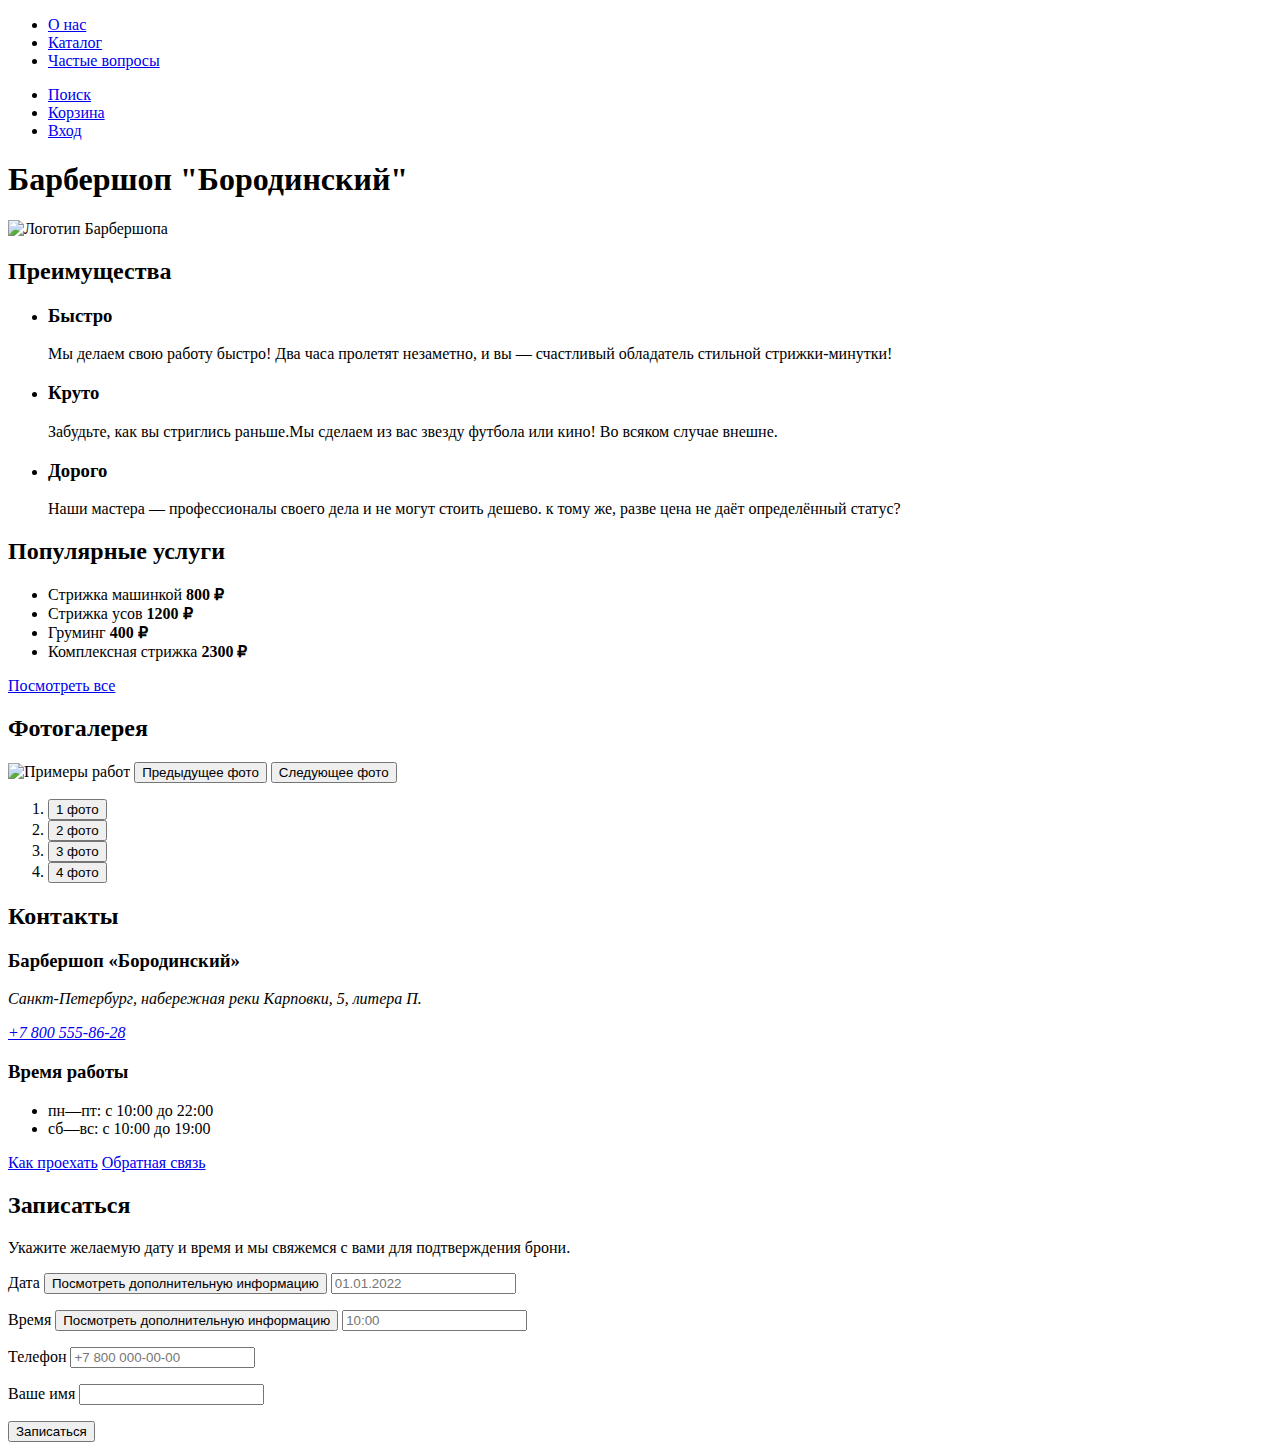
==== index.html @ 4a1365c0 "Размечен контент главной страницы" ====
<!DOCTYPE html>
<html lang="ru">
  <head>
    <meta charset="UTF-8" />
    <meta http-equiv="X-UA-Compatible" content="IE=edge" />
    <meta name="viewport" content="width=device-width, initial-scale=1.0" />
    <title>Барбершоп "Бородинский"</title>
  </head>
  <body>
    <!--Header-->
    <header class="page-header">
      <!--Меню-->
      <nav class="navigation">
        <!--Оборачиваем список в тег nav, т.к. это главное меню (оно же единственное)-->
        <ul class="navigatin-list">
          <li class="navigation-item">
            <a class="navigation-link" href="about.html">О нас</a>
          </li>
          <li class="navigation-item">
            <a class="navigation-link" href="catalog.html">Каталог</a>
          </li>
          <li class="navigation-item">
            <a class="navigation-link" href="faq.html">Частые вопросы</a>
          </li>
        </ul>
      </nav>
      <!--Пользлвательская панель-->
      <ul class="navigatin-list navigation-user">
        <li class="navigation-item">
          <a class="navigation-link" href="#">
            <span class="visually-hidden">
              <!--Слова "Поиск" в макете нет. Но оно предполагается для скринридеров -->
              Поиск
            </span>
          </a>
        </li>
        <li class="navigation-item">
          <a class="navigation-link" href="#">
            <span class="visually-hidden"> Корзина </span>
          </a>
        </li>
        <li class="navigation-item">
          <a class="navigation-link" href="#">Вход</a>
        </li>
      </ul>
    </header>
    <!--Основной контент-->
    <main class="main-index">
      <h1 class="visually-hidden">Барбершоп "Бородинский"</h1>
      <img class="logo" src="" alt="Логотип Барбершопа" />
      <!--Преимущества-->
      <section class="advantages">
        <h2 class="visually-hidden">Преимущества</h2>
        <ul class="advantages-list">
          <li class="advantages-item">
            <h3 class="advantages-title">Быстро</h3>
            <p class="advantages-description">
              Мы делаем свою работу быстро! Два часа пролетят незаметно, и вы —
              счастливый обладатель стильной стрижки-минутки!
            </p>
          </li>
          <li class="advantages-item">
            <h3 class="advantages-title">Круто</h3>
            <p class="advantages-description">
              Забудьте, как вы стриглись раньше.Мы сделаем из вас звезду футбола
              или кино! Во всяком случае внешне.
            </p>
          </li>
          <li class="advantages-item">
            <h3 class="advantages-title">Дорого</h3>
            <p class="advantages-description">
              Наши мастера — профессионалы своего дела и не могут стоить дешево.
              к тому же, разве цена не даёт определённый статус?
            </p>
          </li>
        </ul>
      </section>
      <!--Услуги-->
      <section class="services">
        <h2 class="visually-hidden">Популярные услуги</h2>
        <ul class="services-list">
          <li class="services-item">
            <span class="services-name">Стрижка машинкой</span>
            <b class="services-price">800 ₽</b>
          </li>
          <li class="services-item">
            <span class="services-name">Стрижка усов</span>
            <b class="services-price">1200 ₽</b>
          </li>
          <li class="services-item">
            <span class="services-name">Груминг</span>
            <b class="services-price">400 ₽</b>
          </li>
          <li class="services-item">
            <span class="services-name">Комплексная стрижка</span>
            <b class="services-price">2300 ₽</b>
          </li>
        </ul>
        <a class="button button-all" href="#">Посмотреть все</a>
      </section>
      <!--Галерея-->
      <section class="gallery">
        <h2 class="gallery-title">Фотогалерея</h2>
        <img class="slider-image" src="" alt="Примеры работ" />
        <button class="slider-button slider-prev" type="button">
          <span class="visually-hidden">Предыдущее фото</span>
        </button>
        <button class="slider-button slider-next" type="button">
          <span class="visually-hidden">Следующее фото</span>
        </button>
        <ol class="slider-pagination">
          <li class="slider-pagination-item">
            <button
              class="slider-pagination-button slider-pagination-button-current"
              type="button"
            >
              <span class="visually-hidden">1 фото</span>
            </button>
          </li>
          <li class="slider-pagination-item">
            <button
              class="slider-pagination-button slider-pagination-button-current"
              type="button"
            >
              <span class="visually-hidden">2 фото</span>
            </button>
          </li>
          <li class="slider-pagination-item">
            <button
              class="slider-pagination-button slider-pagination-button-current"
              type="button"
            >
              <span class="visually-hidden">3 фото</span>
            </button>
          </li>
          <li class="slider-pagination-item">
            <button
              class="slider-pagination-button slider-pagination-button-current"
              type="button"
            >
              <span class="visually-hidden">4 фото</span>
            </button>
          </li>
        </ol>
      </section>
      <!--Контакты-->
      <section class="contacts">
        <h2 class="contacts-title">Контакты</h2>
        <h3 class="contacts-subtitle">Барбершоп «Бородинский»</h3>
        <address class="conracts-address">
          <p class="conracts-address-text">
            Санкт-Петербург, набережная реки Карповки, 5, литера П.
          </p>
          <a class="contacts-phone" href="tel:88005558628">+7 800 555-86-28</a>
        </address>
        <h3 class="contacts-subtitle">Время работы</h3>
        <ul class="contacts-shedule">
          <li class="contacts-shedule-item">пн—пт: с 10:00 до 22:00</li>
          <li class="contacts-shedule-item">сб—вс: с 10:00 до 19:00</li>
        </ul>
        <a class="button" href="#">Как проехать</a>
        <a class="button button-feedback" href="#">Обратная связь</a>
      </section>
      <!--Записаться-->
      <section class="appointment">
        <h2 class="appointment-title">Записаться</h2>
        <p>
          Укажите желаемую дату и время и мы свяжемся с вами для подтверждения
          брони.
        </p>
        <!--Форма-->
        <form
          class="appointment-form"
          action="https://echo.htmlacademy.ru/"
          method="post"
        >
          <!--Дата-->
          <p class="appointment-form-date">
            <!--Название с маленькой кнопочкой дополнительной информации-->
            <span class="form-label form-label-icon">
              <label for="appointment-date">Дата</label>
              <button class="info" type="button">
                <span class="visually-hidden"
                  >Посмотреть дополнительную информацию</span
                >
              </button>
            </span>
            <input
              type="text"
              id="appointment-date"
              name="appointment-date"
              placeholder="01.01.2022"
            />
          </p>
          <!--Время-->
          <p class="appointment-form-time">
            <!--Название с маленькой кнопочкой дополнительной информации-->
            <span class="form-label form-label-icon">
              <label for="appointment-time">Время</label>
              <button class="info" type="button">
                <span class="visually-hidden"
                  >Посмотреть дополнительную информацию</span
                >
              </button>
            </span>
            <input
              type="text"
              id="appointment-time"
              name="appointment-time"
              placeholder="10:00"
            />
          </p>
          <!--Телефон-->
          <p class="appointment-form-phone">
            <label for="appointment-phone">Телефон</label>
            <input
              type="text"
              id="appointment-phone"
              name="appointment-phone"
              placeholder="+7 800 000-00-00"
            />
          </p>
          <!--Имя-->
          <p class="appointment-form-name">
            <label for="appointment-name">Ваше имя</label>
            <input type="text" id="appointment-name" name="appointment-name" />
          </p>

          <button class="button" type="submit">Записаться</button>
        </form>
      </section>
    </main>
  </body>
</html>
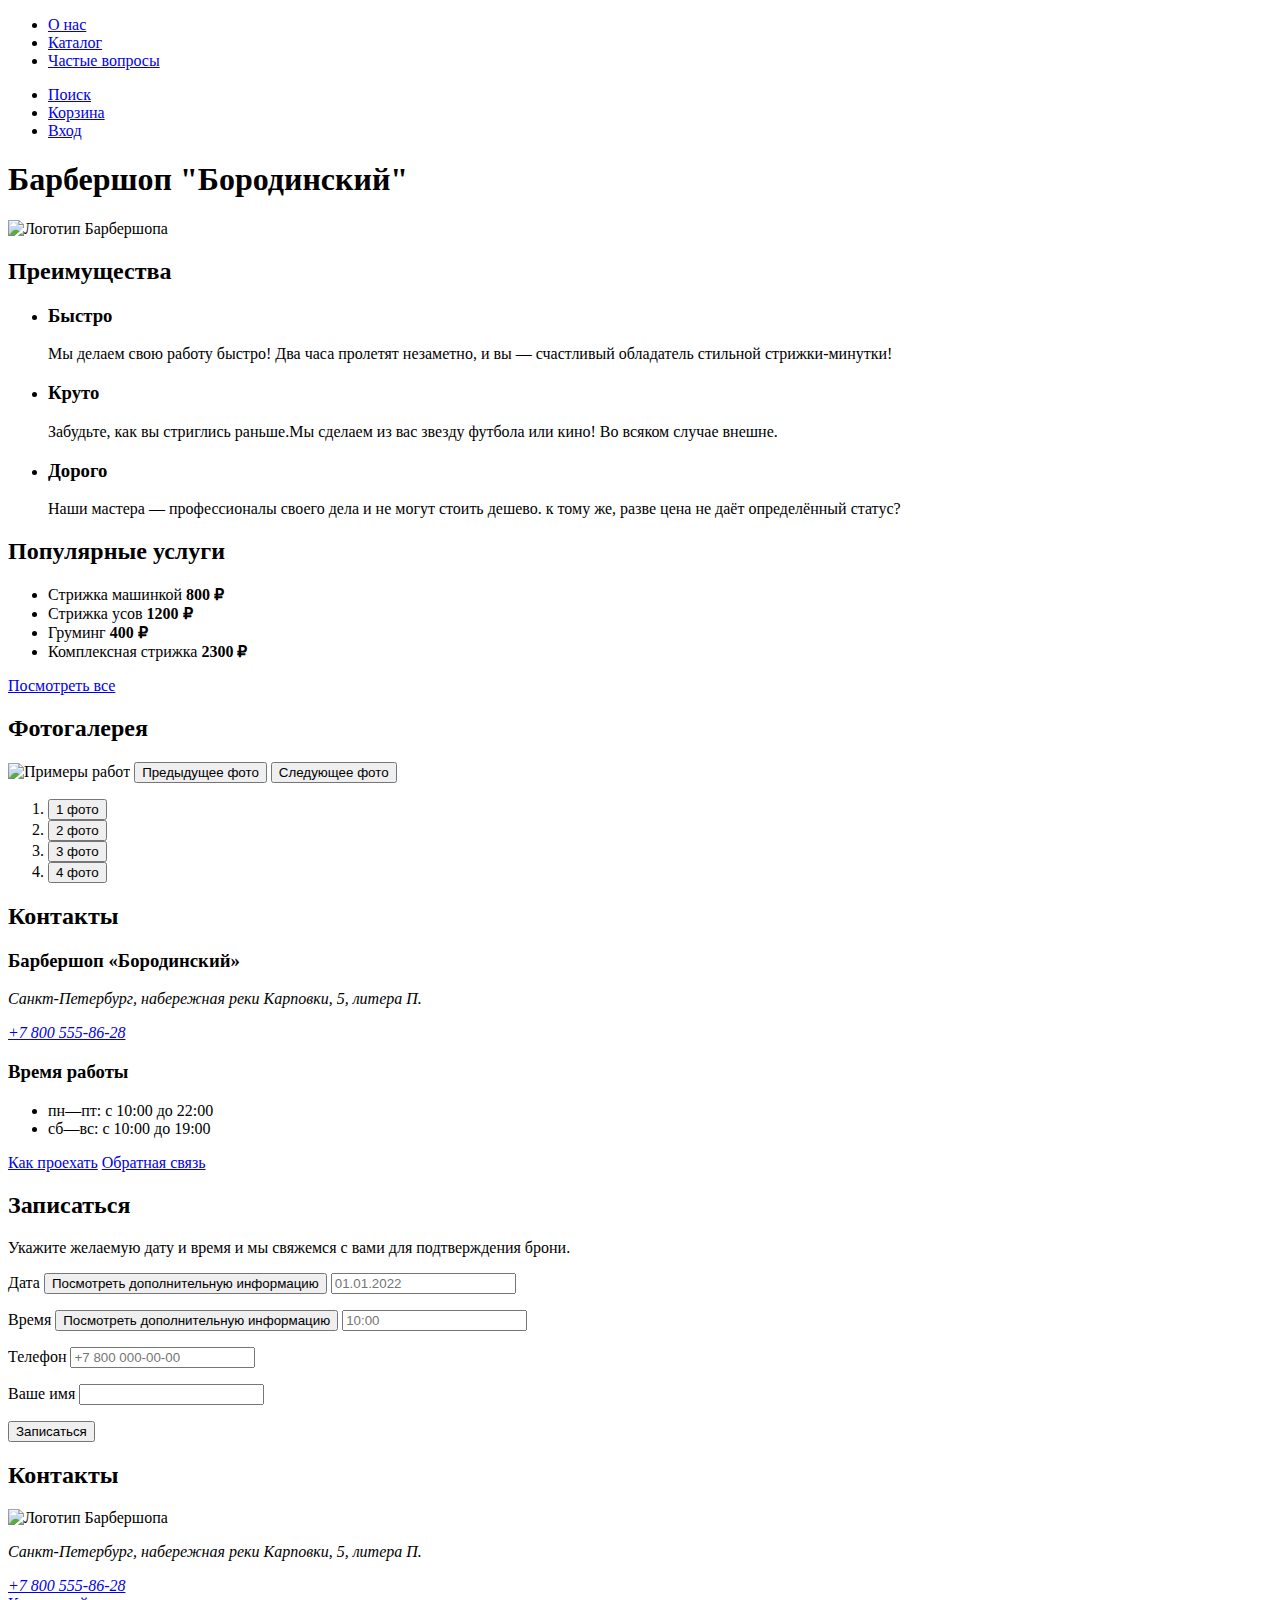
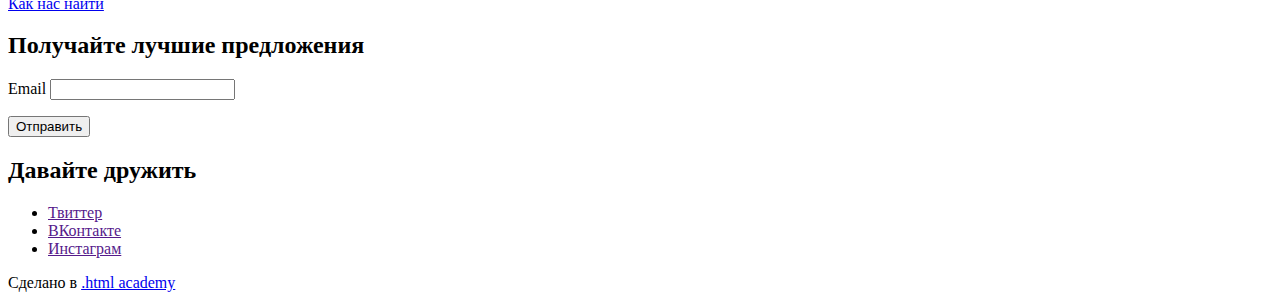
==== commit e73a4975: "Размечена страница с каталогом" ====
--- a/index.html
+++ b/index.html
@@ -147,8 +147,8 @@
       <section class="contacts">
         <h2 class="contacts-title">Контакты</h2>
         <h3 class="contacts-subtitle">Барбершоп «Бородинский»</h3>
-        <address class="conracts-address">
-          <p class="conracts-address-text">
+        <address class="contacts-address">
+          <p class="contacts-address-text">
             Санкт-Петербург, набережная реки Карповки, 5, литера П.
           </p>
           <a class="contacts-phone" href="tel:88005558628">+7 800 555-86-28</a>
@@ -230,5 +230,77 @@
         </form>
       </section>
     </main>
+
+
+
+    <!-- Подвал -->
+    <footer class="page-footer">
+      <section class="footer-contacts">
+        <h2 class="visually-hidden">Контакты</h2>
+        <img class="footer-contacts-logo" src="" alt="Логотип Барбершопа" />
+        <address class="footer-contacts-address">
+          <p class="about-text">
+            Санкт-Петербург, набережная реки Карповки, 5, литера П.
+          </p>
+          <a class="footer-contacts-address-phone" href="tel:88005558628"
+            >+7 800 555-86-28</a
+          >
+        </address>
+        <a
+          class="footer-contacts-map-link"
+          href="https://www.google.com/maps/place/%D0%BD%D0%B0%D0%B1.+P%D0%B5%D0%BA%D0%B8+%D0%9A%D0%B0%D1%80%D0%BF%D0%BE%D0%B2%D0%BA%D0%B8,+5+%D0%BA%D0%BE%D1%80%D0%BF%D1%83%D1%81+%D0%9F,+%D0%A1%D0%B0%D0%BD%D0%BA%D1%82-%D0%9F%D0%B5%D1%82%D0%B5%D1%80%D0%B1%D1%83%D1%80%D0%B3,+197022/@59.9683447,30.3151923,17z/data=!3m1!4b1!4m5!3m4!1s0x4696315bc4e8ce61:0x74d4f0cbfe1fd995!8m2!3d59.968342!4d30.317381"
+        >
+          Как нас найти
+        </a>
+      </section>
+      <section class="newsletter">
+        <h2 class="page-footer-title">Получайте лучшие предложения</h2>
+        <form
+          class="newsletter-form"
+          action="https://echo.htmlacademy.ru/"
+          method="post"
+        >
+          <p class="newsletter-email">
+            <label class="visually-hidden" for="newsletter-email">Email</label>
+            <input
+              class="field"
+              type="email"
+              name="newsletter-email"
+              id="newsletter-email"
+              required
+            />
+          </p>
+          <button class="button newsteller-button" type="submit">
+            <span class="visually-hidden">Отправить</span>
+          </button>
+        </form>
+      </section>
+      <section class="footer-social">
+        <h2 class="page-footer-title">Давайте дружить</h2>
+        <ul class="footer-social-list">
+
+          <li class="footer-social-item">
+            <a class="button" href="">
+              <span class="visually-hidden">Твиттер</span>
+            </a>
+          </li>
+
+          <li class="footer-social-item">
+            <a class="button" href="">
+              <span class="visually-hidden">ВКонтакте</span>
+            </a>
+          </li>
+
+          <li class="footer-social-item">
+            <a class="button" href="">
+              <span class="visually-hidden">Инстаграм</span>
+            </a>
+          </li>
+        </ul>
+        <p class="about-text">
+          Сделано в <a class="htmlacademy-link" href="https://htmlacademy.ru/">.html academy</a>
+        </p>
+      </section>
+    </footer>
   </body>
 </html>
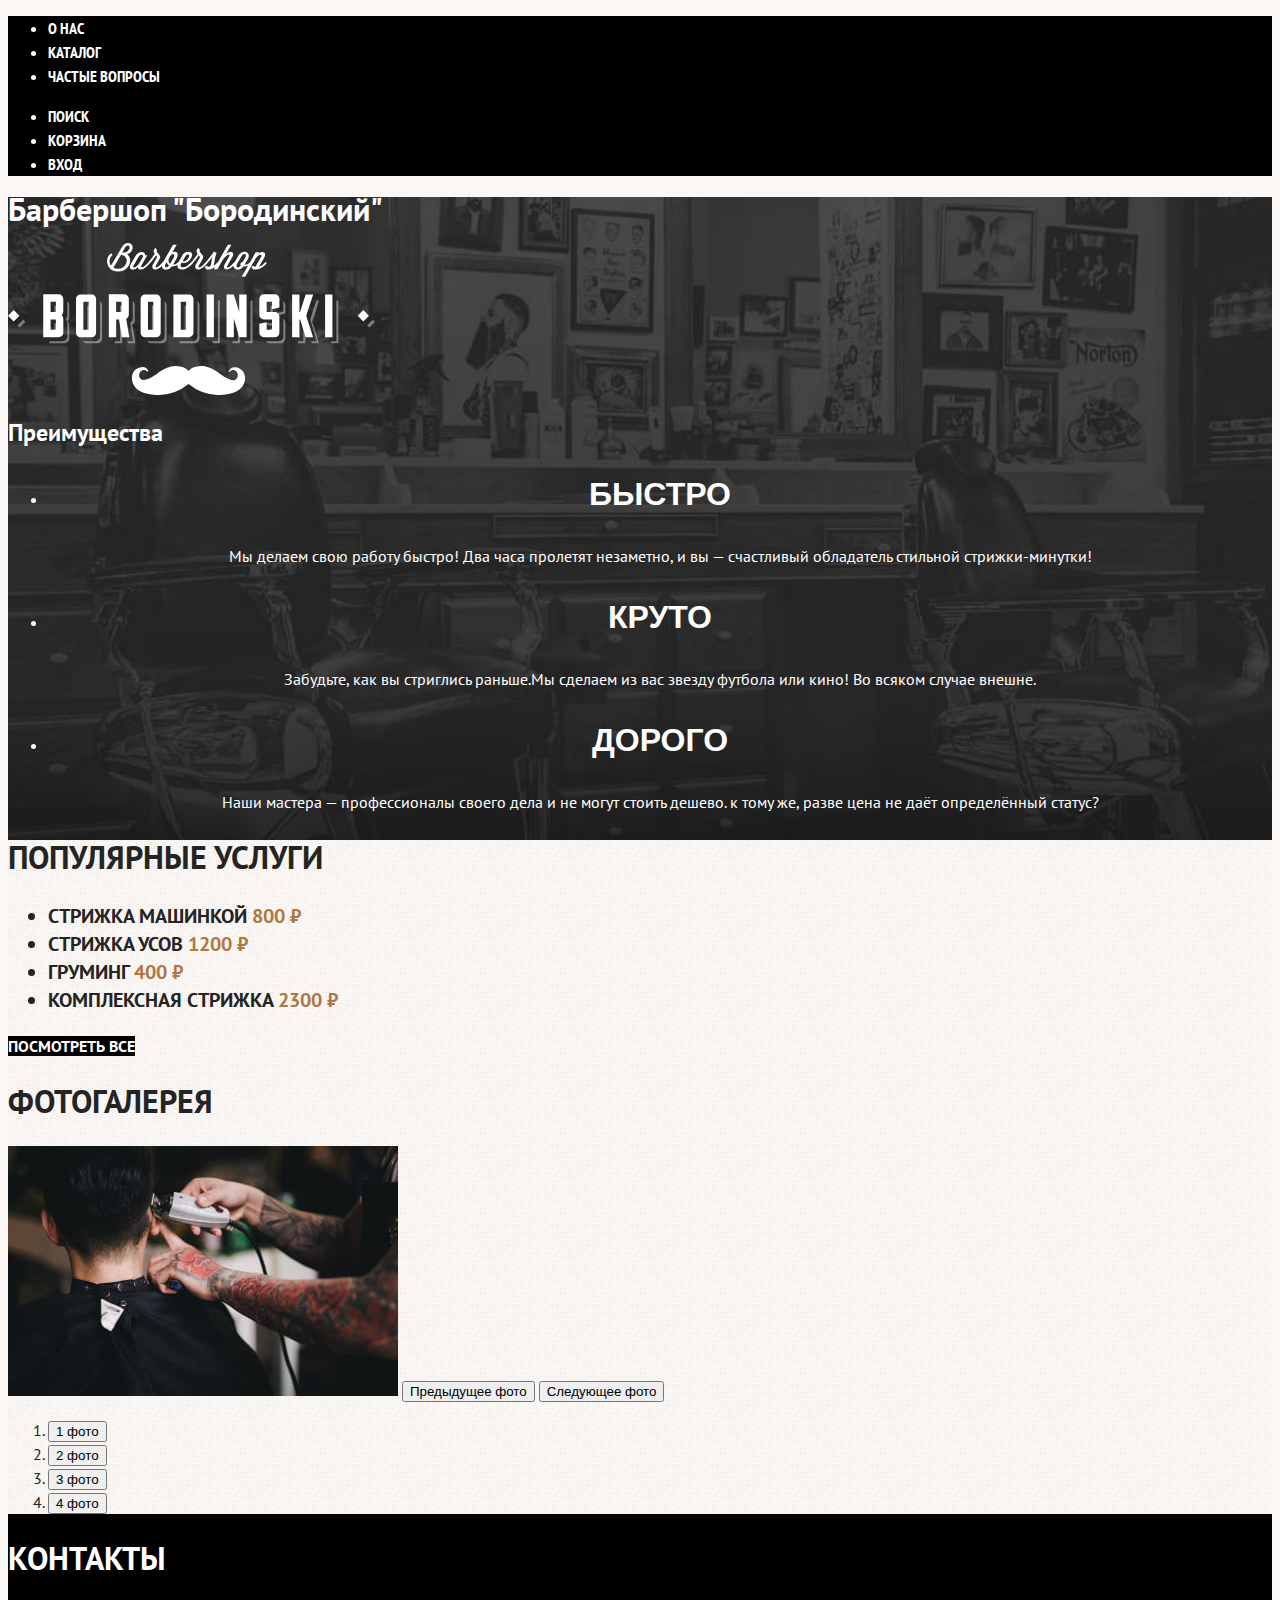
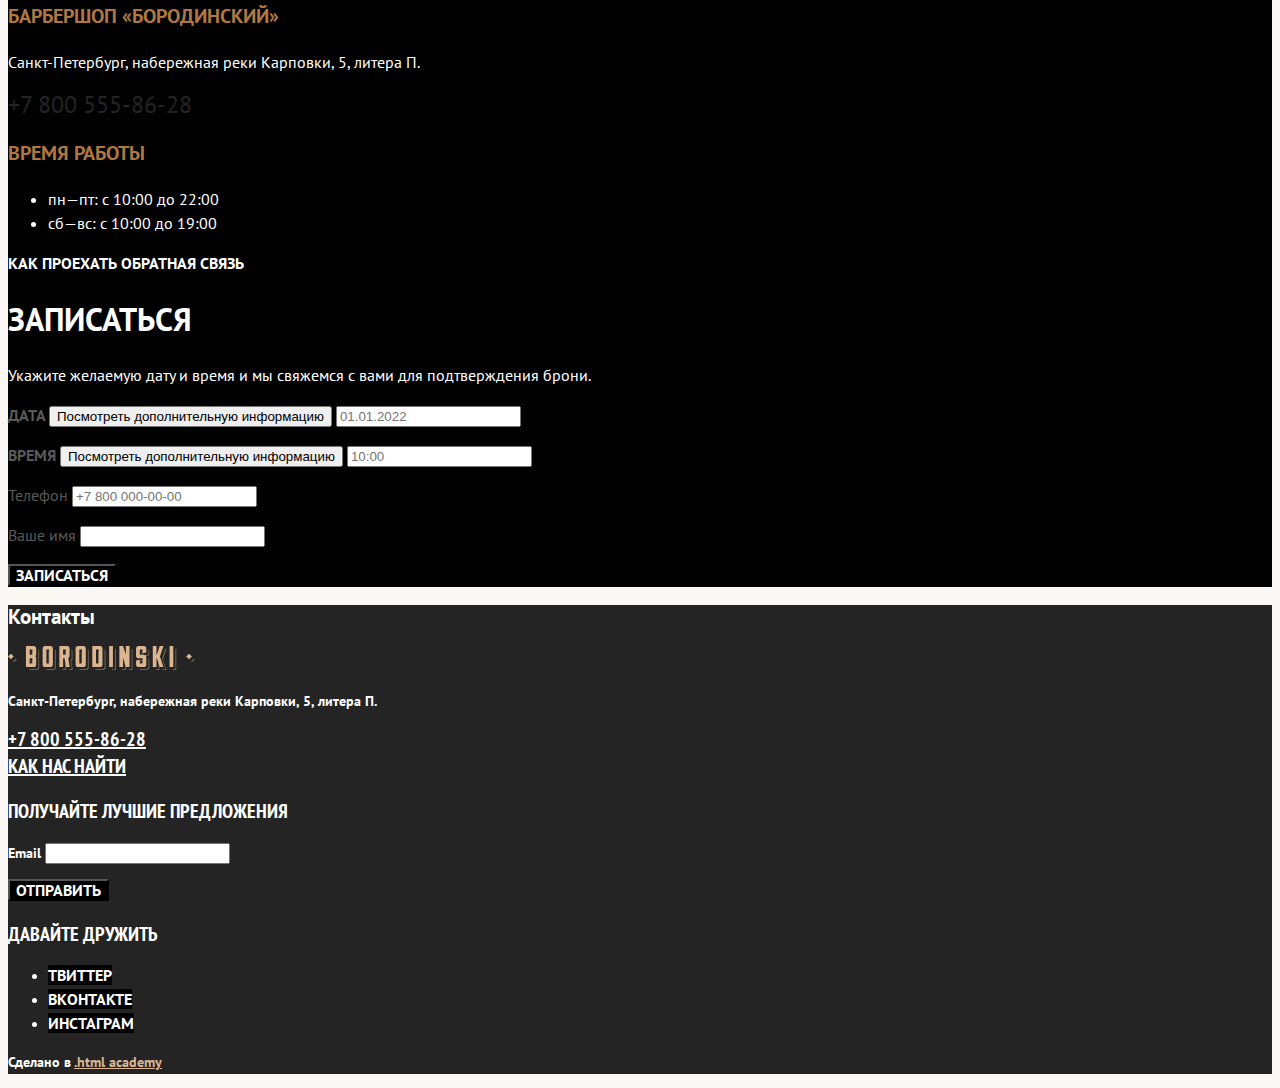
==== commit d268eeb3: "Добавлены картинки, сделана базовая стилизация" ====
--- a/index.html
+++ b/index.html
@@ -5,6 +5,7 @@
     <meta http-equiv="X-UA-Compatible" content="IE=edge" />
     <meta name="viewport" content="width=device-width, initial-scale=1.0" />
     <title>Барбершоп "Бородинский"</title>
+    <link rel="stylesheet" href="styles/styles.css">
   </head>
   <body>
     <!--Header-->
@@ -47,7 +48,8 @@
     <!--Основной контент-->
     <main class="main-index">
       <h1 class="visually-hidden">Барбершоп "Бородинский"</h1>
-      <img class="logo" src="" alt="Логотип Барбершопа" />
+      <!--Размеры изображения указываются, чтобы зарезервировать для него место-->
+      <img class="logo" src="images/logo-full-dark.svg" width="367" height="152" alt="Логотип Барбершопа" />
       <!--Преимущества-->
       <section class="advantages">
         <h2 class="visually-hidden">Преимущества</h2>
@@ -75,9 +77,11 @@
           </li>
         </ul>
       </section>
+      <!--Див - объединит две секции в блок для их расположения-->
+      <div class="index-columns">
       <!--Услуги-->
       <section class="services">
-        <h2 class="visually-hidden">Популярные услуги</h2>
+        <h2 class="services-title">Популярные услуги</h2>
         <ul class="services-list">
           <li class="services-item">
             <span class="services-name">Стрижка машинкой</span>
@@ -97,52 +101,53 @@
           </li>
         </ul>
         <a class="button button-all" href="#">Посмотреть все</a>
-      </section>
-      <!--Галерея-->
-      <section class="gallery">
-        <h2 class="gallery-title">Фотогалерея</h2>
-        <img class="slider-image" src="" alt="Примеры работ" />
-        <button class="slider-button slider-prev" type="button">
-          <span class="visually-hidden">Предыдущее фото</span>
-        </button>
-        <button class="slider-button slider-next" type="button">
-          <span class="visually-hidden">Следующее фото</span>
-        </button>
-        <ol class="slider-pagination">
-          <li class="slider-pagination-item">
-            <button
-              class="slider-pagination-button slider-pagination-button-current"
-              type="button"
-            >
-              <span class="visually-hidden">1 фото</span>
-            </button>
-          </li>
-          <li class="slider-pagination-item">
-            <button
-              class="slider-pagination-button slider-pagination-button-current"
-              type="button"
-            >
-              <span class="visually-hidden">2 фото</span>
-            </button>
-          </li>
-          <li class="slider-pagination-item">
-            <button
-              class="slider-pagination-button slider-pagination-button-current"
-              type="button"
-            >
-              <span class="visually-hidden">3 фото</span>
-            </button>
-          </li>
-          <li class="slider-pagination-item">
-            <button
-              class="slider-pagination-button slider-pagination-button-current"
-              type="button"
-            >
-              <span class="visually-hidden">4 фото</span>
-            </button>
-          </li>
-        </ol>
-      </section>
+        </section>
+        <!--Галерея-->
+        <section class="gallery">
+          <h2 class="gallery-title">Фотогалерея</h2>
+          <img class="slider-image" src="/images/gallery-1.jpg" width="390" height="250" alt="Примеры работ" />
+          <button class="slider-button slider-prev" type="button">
+            <span class="visually-hidden">Предыдущее фото</span>
+          </button>
+          <button class="slider-button slider-next" type="button">
+            <span class="visually-hidden">Следующее фото</span>
+          </button>
+          <ol class="slider-pagination">
+            <li class="slider-pagination-item">
+              <button
+                class="slider-pagination-button slider-pagination-button-current"
+                type="button"
+              >
+                <span class="visually-hidden">1 фото</span>
+              </button>
+            </li>
+            <li class="slider-pagination-item">
+              <button
+                class="slider-pagination-button slider-pagination-button-current"
+                type="button"
+              >
+                <span class="visually-hidden">2 фото</span>
+              </button>
+            </li>
+            <li class="slider-pagination-item">
+              <button
+                class="slider-pagination-button slider-pagination-button-current"
+                type="button"
+              >
+                <span class="visually-hidden">3 фото</span>
+              </button>
+            </li>
+            <li class="slider-pagination-item">
+              <button
+                class="slider-pagination-button slider-pagination-button-current"
+                type="button"
+              >
+                <span class="visually-hidden">4 фото</span>
+              </button>
+            </li>
+          </ol>
+        </section>
+      </div>
       <!--Контакты-->
       <section class="contacts">
         <h2 class="contacts-title">Контакты</h2>
@@ -237,7 +242,7 @@
     <footer class="page-footer">
       <section class="footer-contacts">
         <h2 class="visually-hidden">Контакты</h2>
-        <img class="footer-contacts-logo" src="" alt="Логотип Барбершопа" />
+        <img class="footer-contacts-logo" src="/images/logo-short-light.svg" width="187" height="24" alt="Логотип Барбершопа" />
         <address class="footer-contacts-address">
           <p class="about-text">
             Санкт-Петербург, набережная реки Карповки, 5, литера П.
--- a/styles/styles.css
+++ b/styles/styles.css
@@ -0,0 +1,308 @@
+/* Подключаем шрифты */
+@font-face {
+  font-family: "PT Sans Narrow";
+  font-style: normal;
+  font-weight: 400;
+  src: url(../fonts/PT_Sans-Narrow-Web-Regular.woff2);
+  font-display: swap; /* Как будут отображаться шрифты */
+}
+
+@font-face {
+  font-family: "PT Sans Narrow";
+  font-style: bold;
+  font-weight: 700;
+  src: url(../fonts/PT_Sans-Narrow-Web-Bold.woff2);
+  font-display: swap; /* Как будут отображаться шрифты */
+}
+
+@font-face {
+  font-family: "PT Sans";
+  font-style: normal;
+  font-weight: 400;
+  src: url(../fonts/PTSansRegular.woff2);
+  font-display: swap; /* Как будут отображаться шрифты */
+}
+
+@font-face {
+  font-family: "PT Sans";
+  font-style: italic;
+  font-weight: 400;
+  src: url(../fonts/PTSansItalic.woff2);
+  font-display: swap; /* Как будут отображаться шрифты */
+}
+
+@font-face {
+  font-family: "PT Sans";
+  font-style: bold;
+  font-weight: 700;
+  src: url(../fonts/PTSansBold.woff2);
+  font-display: swap; /* Как будут отображаться шрифты */
+}
+
+/* Обращаемся к шрифтам - даем основной шрифт */
+body {
+  font-family: "PT Sans", sans-serif;
+  font-size: 16px;
+  line-height: 24px;
+  color: #242424;
+  background-color: #fbf7f4;
+}
+
+.button {
+  font-family: inherit;
+  font-size: 16px;
+  line-height: 16px;
+  font-weight: 700;
+  text-align: center;
+  color: #fff;
+  background-color: #000;
+  text-decoration: none;
+  text-transform: uppercase;
+}
+
+
+/*Header*/
+.page-header {
+  color: #fff;
+  background-color: #000;
+}
+
+/*Navigation*/
+.navigation-link {
+  font-family: "PT Sans Narrow", serif;
+  line-height: 22px;
+  color: #fff;
+  background-color: #000;
+  font-weight: 700;
+  text-align: center;
+  text-decoration: none; /*Убираем подчеркивание у ссылки*/
+  text-transform: uppercase;
+}
+
+/*Main*/
+.main-index {
+  color: #fff;
+  background-color: #000;
+  background-image: url("../images/bcg-header.jpg");
+  background-size: 100% auto;
+  background-repeat: no-repeat;
+}
+
+/* List */
+.advantages-list {
+  text-align: center;
+}
+
+/* Title */
+.advantages-title {
+  font-family: PT-Sans Narrow, sans-serif;
+  font-size: 32px;
+  line-height: 35px;
+  text-transform: uppercase;
+}
+
+/* Index columns */
+.index-columns {
+  color: #242424;
+  background-color: #fbf7f4;
+  background-image: url("../images/bg-noisy.png");
+}
+
+/* Services */
+
+.services {
+  text-transform: uppercase;
+}
+
+/* Title */
+.services-title,
+.gallery-title,
+.contacts-title,
+.appointment-title {
+  font-size: 32px;
+  line-height: 35px;
+  font-weight: 700;
+  text-transform: uppercase;
+}
+
+/* Price */
+.services-list {
+  font-size: 20px;
+  line-height: 28px;
+  font-weight: 700;
+}
+
+.services-price {
+  color: #af7842;
+}
+
+.contacts-address {
+  font-style: normal;
+}
+
+/* Subtitle */
+.contacts-subtitle {
+  font-size: 20px;
+  line-height: 28px;
+  text-transform: uppercase;
+  color: #af7842;
+}
+
+/* Phone */
+.contacts-phone {
+  font-size: 24px;
+  line-height: 29px;
+  text-decoration: none;
+  text-transform: uppercase;
+  color: #242424;;
+}
+
+/* List */
+.appointment-form {
+  color: #595959;
+}
+
+/* Label */
+.form-label {
+  line-height: 24px;
+  font-weight: 700;
+  text-transform: uppercase;
+}
+
+.page-footer {
+  font-size: 14px;
+  font-weight: 700;
+  color: #FFFFFF;
+  background-color: #242424;
+  background-image: url("images/bg-noisy.png");
+  background-repeat: repeat;
+}
+
+.page-footer a {
+  color: #FFFFFF;
+}
+
+.page-footer .htmlacademy-link {
+  font-size: 14px;
+  color: #DBB590;
+}
+
+.page-footer-title {
+  font-family: "PT Sans Narrow", sans-serif;
+  font-size: 20px;
+  line-height: 28px;
+  font-weight: 700;
+  color: #FFFFFF;
+  text-transform: uppercase;
+}
+
+.footer-contacts-address {
+  font-style: normal;
+}
+
+.footer-contacts-address p {
+  font-size: 14px;
+  line-height: 20px;
+  font-weight: 700;
+  color: #FFFFFF;
+}
+
+.footer-contacts-address-phone {
+  font-family: "PT Sans Narrow", sans-serif;
+  font-size: 20px;
+  line-height: 28px;
+  font-weight: 700;
+  text-decoration: underline;
+  text-transform: uppercase;
+}
+
+.footer-contacts-map-link {
+  font-family: "PT Sans Narrow", sans-serif;
+  font-size: 20px;
+  line-height: 26px;
+  font-weight: 700;
+  color: #FFFFFF;
+  text-decoration: underline;
+  text-transform: uppercase;
+}
+
+.inner-header-title {
+  font-size: 32px;
+  line-height: 35px;
+  text-transform: uppercase;
+}
+
+/* Breadcrumbs */
+.breadcrumbs {
+  color: #242424;
+}
+
+/* Link */
+.breadcrumbs-link {
+  color: inherit;
+}
+/* Title */
+.catalog-filter-title {
+  font-size: 20px;
+  line-height: 28px;
+  font-weight: 700;
+  color: #242424;
+  text-transform: uppercase;
+}
+
+/* Label */
+.control-label {
+  font-weight: 700;
+}
+
+.sorting-container {
+  color: #000000;
+  background-color: #FFFFFF;
+}
+
+/* Item */
+.product-card {
+  background-color: #FFFFFF;
+}
+
+/* Link */
+.product-card-link {
+  text-decoration: none;
+}
+
+/* Title */
+.product-card-title {
+  font-weight: 700;
+  color: #242424;
+}
+
+/* Price */
+.product-card-price {
+  font-size: 24px;
+  line-height: 29px;
+  font-weight: 700;
+  color: #814B18;
+  text-transform: uppercase;
+}
+
+/* Link */
+.pagination {
+  background-color: #FFFFFF;
+}
+
+.pagination-link {
+  color: #FFFFFF;
+  background-color: #000000;
+  text-decoration: none;
+  line-height: 16px;
+  font-weight: 700;
+}
+
+.pagination-current {
+  color: #242424;
+  background-color: #FFFFFF;
+}
+
+.pagination-disabled {
+  background-color: #595959;
+}
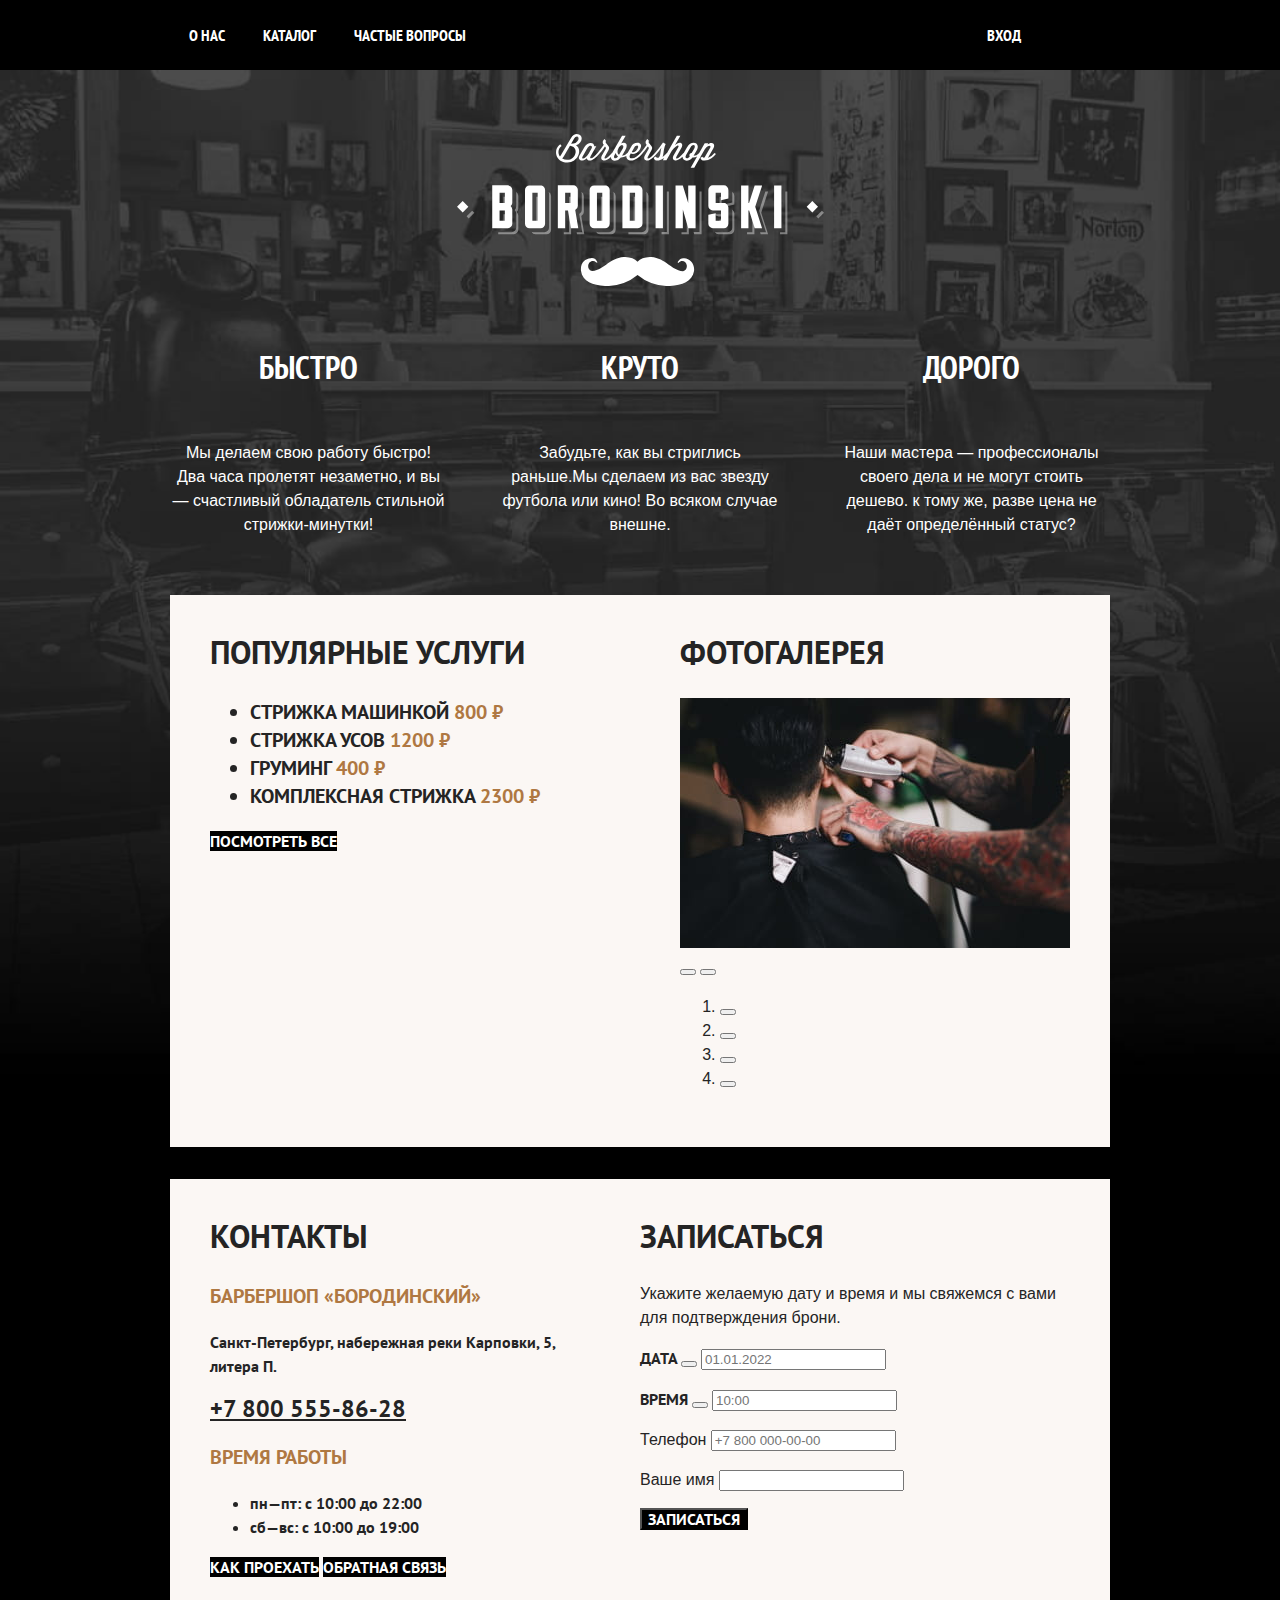
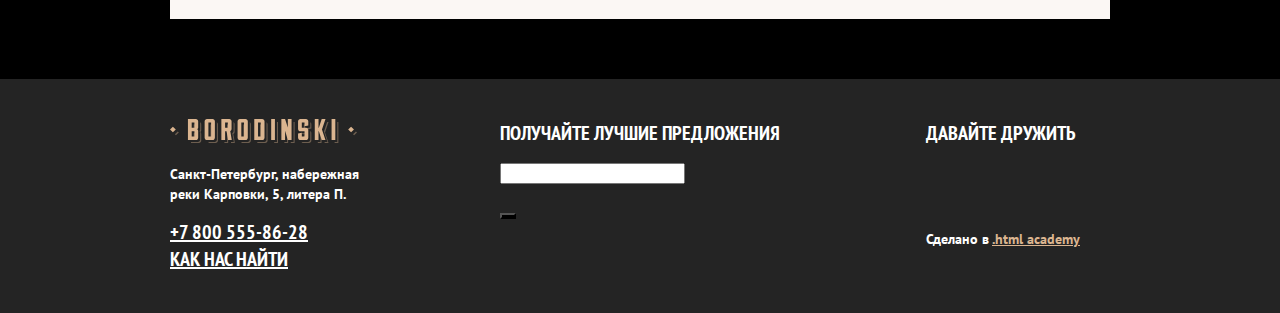
==== commit c224affc: "Сделаны сетки на флексах" ====
--- a/index.html
+++ b/index.html
@@ -13,7 +13,7 @@
       <!--Меню-->
       <nav class="navigation">
         <!--Оборачиваем список в тег nav, т.к. это главное меню (оно же единственное)-->
-        <ul class="navigatin-list">
+        <ul class="navigation-list">
           <li class="navigation-item">
             <a class="navigation-link" href="about.html">О нас</a>
           </li>
@@ -22,290 +22,298 @@
           </li>
           <li class="navigation-item">
             <a class="navigation-link" href="faq.html">Частые вопросы</a>
+          </li>
+        </ul>
+
+      <!--Пользлвательская панель-->
+        <ul class="navigation-list navigation-user">
+          <li class="navigation-item">
+            <a class="navigation-link" href="#">
+              <span class="visually-hidden">
+                <!--Слова "Поиск" в макете нет. Но оно предполагается для скринридеров -->
+                Поиск
+              </span>
+            </a>
+          </li>
+          <li class="navigation-item">
+            <a class="navigation-link" href="#">
+              <span class="visually-hidden"> Корзина </span>
+            </a>
+          </li>
+          <li class="navigation-item">
+            <a class="navigation-link" href="#">Вход</a>
           </li>
         </ul>
       </nav>
-      <!--Пользлвательская панель-->
-      <ul class="navigatin-list navigation-user">
-        <li class="navigation-item">
-          <a class="navigation-link" href="#">
-            <span class="visually-hidden">
-              <!--Слова "Поиск" в макете нет. Но оно предполагается для скринридеров -->
-              Поиск
-            </span>
-          </a>
-        </li>
-        <li class="navigation-item">
-          <a class="navigation-link" href="#">
-            <span class="visually-hidden"> Корзина </span>
-          </a>
-        </li>
-        <li class="navigation-item">
-          <a class="navigation-link" href="#">Вход</a>
-        </li>
-      </ul>
     </header>
     <!--Основной контент-->
-    <main class="main-index">
-      <h1 class="visually-hidden">Барбершоп "Бородинский"</h1>
-      <!--Размеры изображения указываются, чтобы зарезервировать для него место-->
-      <img class="logo" src="images/logo-full-dark.svg" width="367" height="152" alt="Логотип Барбершопа" />
-      <!--Преимущества-->
-      <section class="advantages">
-        <h2 class="visually-hidden">Преимущества</h2>
-        <ul class="advantages-list">
-          <li class="advantages-item">
-            <h3 class="advantages-title">Быстро</h3>
-            <p class="advantages-description">
-              Мы делаем свою работу быстро! Два часа пролетят незаметно, и вы —
-              счастливый обладатель стильной стрижки-минутки!
+    <main class="main-index main-container">
+      <div class="page-container">
+        <h1 class="visually-hidden">Барбершоп "Бородинский"</h1>
+        <!--Размеры изображения указываются, чтобы зарезервировать для него место-->
+        <img class="logo" src="images/logo-full-dark.svg" width="367" height="152" alt="Логотип Барбершопа" />
+        <!--Преимущества-->
+        <section class="advantages">
+          <h2 class="visually-hidden">Преимущества</h2>
+          <ul class="advantages-list">
+            <li class="advantages-item">
+              <h3 class="advantages-title">Быстро</h3>
+              <p class="advantages-description">
+                Мы делаем свою работу быстро! Два часа пролетят незаметно, и вы —
+                счастливый обладатель стильной стрижки-минутки!
+              </p>
+            </li>
+            <li class="advantages-item">
+              <h3 class="advantages-title">Круто</h3>
+              <p class="advantages-description">
+                Забудьте, как вы стриглись раньше.Мы сделаем из вас звезду футбола
+                или кино! Во всяком случае внешне.
+              </p>
+            </li>
+            <li class="advantages-item">
+              <h3 class="advantages-title">Дорого</h3>
+              <p class="advantages-description">
+                Наши мастера — профессионалы своего дела и не могут стоить дешево.
+                к тому же, разве цена не даёт определённый статус?
+              </p>
+            </li>
+          </ul>
+        </section>
+        <!--Див - объединит две секции в блок для их расположения-->
+        <div class="index-columns">
+        <!--Услуги-->
+          <section class="services">
+            <h2 class="services-title">Популярные услуги</h2>
+            <ul class="services-list">
+              <li class="services-item">
+                <span class="services-name">Стрижка машинкой</span>
+                <b class="services-price">800 ₽</b>
+              </li>
+              <li class="services-item">
+                <span class="services-name">Стрижка усов</span>
+                <b class="services-price">1200 ₽</b>
+              </li>
+              <li class="services-item">
+                <span class="services-name">Груминг</span>
+                <b class="services-price">400 ₽</b>
+              </li>
+              <li class="services-item">
+                <span class="services-name">Комплексная стрижка</span>
+                <b class="services-price">2300 ₽</b>
+              </li>
+            </ul>
+            <a class="button button-all" href="#">Посмотреть все</a>
+          </section>
+          <!--Галерея-->
+          <section class="gallery">
+            <h2 class="gallery-title">Фотогалерея</h2>
+            <img class="slider-image" src="/images/gallery-1.jpg" width="390" height="250" alt="Примеры работ" />
+            <button class="slider-button slider-prev" type="button">
+              <span class="visually-hidden">Предыдущее фото</span>
+            </button>
+            <button class="slider-button slider-next" type="button">
+              <span class="visually-hidden">Следующее фото</span>
+            </button>
+            <ol class="slider-pagination">
+              <li class="slider-pagination-item">
+                <button
+                  class="slider-pagination-button slider-pagination-button-current"
+                  type="button"
+                >
+                  <span class="visually-hidden">1 фото</span>
+                </button>
+              </li>
+              <li class="slider-pagination-item">
+                <button
+                  class="slider-pagination-button slider-pagination-button-current"
+                  type="button"
+                >
+                  <span class="visually-hidden">2 фото</span>
+                </button>
+              </li>
+              <li class="slider-pagination-item">
+                <button
+                  class="slider-pagination-button slider-pagination-button-current"
+                  type="button"
+                >
+                  <span class="visually-hidden">3 фото</span>
+                </button>
+              </li>
+              <li class="slider-pagination-item">
+                <button
+                  class="slider-pagination-button slider-pagination-button-current"
+                  type="button"
+                >
+                  <span class="visually-hidden">4 фото</span>
+                </button>
+              </li>
+            </ol>
+          </section>
+        </div>
+
+        <div class="index-columns">
+          <!--Контакты-->
+          <section class="contacts">
+            <h2 class="contacts-title">Контакты</h2>
+            <h3 class="contacts-subtitle">Барбершоп «Бородинский»</h3>
+            <address class="contacts-address">
+              <p class="contacts-address-text">
+                Санкт-Петербург, набережная реки Карповки, 5, литера П.
+              </p>
+              <a class="contacts-phone" href="tel:88005558628">+7 800 555-86-28</a>
+            </address>
+            <h3 class="contacts-subtitle">Время работы</h3>
+            <ul class="contacts-shedule">
+              <li class="contacts-shedule-item">пн—пт: с 10:00 до 22:00</li>
+              <li class="contacts-shedule-item">сб—вс: с 10:00 до 19:00</li>
+            </ul>
+            <a class="button" href="#">Как проехать</a>
+            <a class="button button-feedback" href="#">Обратная связь</a>
+          </section>
+          <!--Записаться-->
+          <section class="appointment">
+            <h2 class="appointment-title">Записаться</h2>
+            <p>
+              Укажите желаемую дату и время и мы свяжемся с вами для подтверждения
+              брони.
             </p>
-          </li>
-          <li class="advantages-item">
-            <h3 class="advantages-title">Круто</h3>
-            <p class="advantages-description">
-              Забудьте, как вы стриглись раньше.Мы сделаем из вас звезду футбола
-              или кино! Во всяком случае внешне.
+            <!--Форма-->
+            <form
+              class="appointment-form"
+              action="https://echo.htmlacademy.ru/"
+              method="post"
+            >
+              <!--Дата-->
+              <p class="appointment-form-date">
+                <!--Название с маленькой кнопочкой дополнительной информации-->
+                <span class="form-label form-label-icon">
+                  <label for="appointment-date">Дата</label>
+                  <button class="info" type="button">
+                    <span class="visually-hidden"
+                      >Посмотреть дополнительную информацию</span
+                    >
+                  </button>
+                </span>
+                <input
+                  type="text"
+                  id="appointment-date"
+                  name="appointment-date"
+                  placeholder="01.01.2022"
+                />
+              </p>
+              <!--Время-->
+              <p class="appointment-form-time">
+                <!--Название с маленькой кнопочкой дополнительной информации-->
+                <span class="form-label form-label-icon">
+                  <label for="appointment-time">Время</label>
+                  <button class="info" type="button">
+                    <span class="visually-hidden"
+                      >Посмотреть дополнительную информацию</span
+                    >
+                  </button>
+                </span>
+                <input
+                  type="text"
+                  id="appointment-time"
+                  name="appointment-time"
+                  placeholder="10:00"
+                />
+              </p>
+              <!--Телефон-->
+              <p class="appointment-form-phone">
+                <label for="appointment-phone">Телефон</label>
+                <input
+                  type="text"
+                  id="appointment-phone"
+                  name="appointment-phone"
+                  placeholder="+7 800 000-00-00"
+                />
+              </p>
+              <!--Имя-->
+              <p class="appointment-form-name">
+                <label for="appointment-name">Ваше имя</label>
+                <input type="text" id="appointment-name" name="appointment-name" />
+              </p>
+
+              <button class="button" type="submit">Записаться</button>
+            </form>
+          </section>
+        </div>
+      </div>
+    </main>
+
+
+
+    <!-- Подвал -->
+    <footer class="page-footer">
+      <div class="page-footer-container">
+        <section class="footer-contacts">
+          <h2 class="visually-hidden">Контакты</h2>
+          <img class="footer-contacts-logo" src="/images/logo-short-light.svg" width="187" height="24" alt="Логотип Барбершопа" />
+          <address class="footer-contacts-address">
+            <p class="about-text">
+              Санкт-Петербург, набережная реки Карповки, 5, литера П.
             </p>
-          </li>
-          <li class="advantages-item">
-            <h3 class="advantages-title">Дорого</h3>
-            <p class="advantages-description">
-              Наши мастера — профессионалы своего дела и не могут стоить дешево.
-              к тому же, разве цена не даёт определённый статус?
+            <a class="footer-contacts-address-phone" href="tel:88005558628"
+              >+7 800 555-86-28</a
+            >
+          </address>
+          <a
+            class="footer-contacts-map-link"
+            href="https://www.google.com/maps/place/%D0%BD%D0%B0%D0%B1.+P%D0%B5%D0%BA%D0%B8+%D0%9A%D0%B0%D1%80%D0%BF%D0%BE%D0%B2%D0%BA%D0%B8,+5+%D0%BA%D0%BE%D1%80%D0%BF%D1%83%D1%81+%D0%9F,+%D0%A1%D0%B0%D0%BD%D0%BA%D1%82-%D0%9F%D0%B5%D1%82%D0%B5%D1%80%D0%B1%D1%83%D1%80%D0%B3,+197022/@59.9683447,30.3151923,17z/data=!3m1!4b1!4m5!3m4!1s0x4696315bc4e8ce61:0x74d4f0cbfe1fd995!8m2!3d59.968342!4d30.317381"
+          >
+            Как нас найти
+          </a>
+        </section>
+        <section class="newsletter">
+          <h2 class="page-footer-title">Получайте лучшие предложения</h2>
+          <form
+            class="newsletter-form"
+            action="https://echo.htmlacademy.ru/"
+            method="post"
+          >
+            <p class="newsletter-email">
+              <label class="visually-hidden" for="newsletter-email">Email</label>
+              <input
+                class="field"
+                type="email"
+                name="newsletter-email"
+                id="newsletter-email"
+                required
+              />
             </p>
-          </li>
-        </ul>
-      </section>
-      <!--Див - объединит две секции в блок для их расположения-->
-      <div class="index-columns">
-      <!--Услуги-->
-      <section class="services">
-        <h2 class="services-title">Популярные услуги</h2>
-        <ul class="services-list">
-          <li class="services-item">
-            <span class="services-name">Стрижка машинкой</span>
-            <b class="services-price">800 ₽</b>
-          </li>
-          <li class="services-item">
-            <span class="services-name">Стрижка усов</span>
-            <b class="services-price">1200 ₽</b>
-          </li>
-          <li class="services-item">
-            <span class="services-name">Груминг</span>
-            <b class="services-price">400 ₽</b>
-          </li>
-          <li class="services-item">
-            <span class="services-name">Комплексная стрижка</span>
-            <b class="services-price">2300 ₽</b>
-          </li>
-        </ul>
-        <a class="button button-all" href="#">Посмотреть все</a>
+            <button class="button newsteller-button" type="submit">
+              <span class="visually-hidden">Отправить</span>
+            </button>
+          </form>
         </section>
-        <!--Галерея-->
-        <section class="gallery">
-          <h2 class="gallery-title">Фотогалерея</h2>
-          <img class="slider-image" src="/images/gallery-1.jpg" width="390" height="250" alt="Примеры работ" />
-          <button class="slider-button slider-prev" type="button">
-            <span class="visually-hidden">Предыдущее фото</span>
-          </button>
-          <button class="slider-button slider-next" type="button">
-            <span class="visually-hidden">Следующее фото</span>
-          </button>
-          <ol class="slider-pagination">
-            <li class="slider-pagination-item">
-              <button
-                class="slider-pagination-button slider-pagination-button-current"
-                type="button"
-              >
-                <span class="visually-hidden">1 фото</span>
-              </button>
-            </li>
-            <li class="slider-pagination-item">
-              <button
-                class="slider-pagination-button slider-pagination-button-current"
-                type="button"
-              >
-                <span class="visually-hidden">2 фото</span>
-              </button>
-            </li>
-            <li class="slider-pagination-item">
-              <button
-                class="slider-pagination-button slider-pagination-button-current"
-                type="button"
-              >
-                <span class="visually-hidden">3 фото</span>
-              </button>
-            </li>
-            <li class="slider-pagination-item">
-              <button
-                class="slider-pagination-button slider-pagination-button-current"
-                type="button"
-              >
-                <span class="visually-hidden">4 фото</span>
-              </button>
-            </li>
-          </ol>
+        <section class="footer-social">
+          <h2 class="page-footer-title">Давайте дружить</h2>
+          <ul class="footer-social-list">
+
+            <li class="footer-social-item">
+              <a class="button" href="">
+                <span class="visually-hidden">Твиттер</span>
+              </a>
+            </li>
+
+            <li class="footer-social-item">
+              <a class="button" href="">
+                <span class="visually-hidden">ВКонтакте</span>
+              </a>
+            </li>
+
+            <li class="footer-social-item">
+              <a class="button" href="">
+                <span class="visually-hidden">Инстаграм</span>
+              </a>
+            </li>
+          </ul>
+          <p class="about-text">
+            Сделано в <a class="htmlacademy-link" href="https://htmlacademy.ru/">.html academy</a>
+          </p>
         </section>
       </div>
-      <!--Контакты-->
-      <section class="contacts">
-        <h2 class="contacts-title">Контакты</h2>
-        <h3 class="contacts-subtitle">Барбершоп «Бородинский»</h3>
-        <address class="contacts-address">
-          <p class="contacts-address-text">
-            Санкт-Петербург, набережная реки Карповки, 5, литера П.
-          </p>
-          <a class="contacts-phone" href="tel:88005558628">+7 800 555-86-28</a>
-        </address>
-        <h3 class="contacts-subtitle">Время работы</h3>
-        <ul class="contacts-shedule">
-          <li class="contacts-shedule-item">пн—пт: с 10:00 до 22:00</li>
-          <li class="contacts-shedule-item">сб—вс: с 10:00 до 19:00</li>
-        </ul>
-        <a class="button" href="#">Как проехать</a>
-        <a class="button button-feedback" href="#">Обратная связь</a>
-      </section>
-      <!--Записаться-->
-      <section class="appointment">
-        <h2 class="appointment-title">Записаться</h2>
-        <p>
-          Укажите желаемую дату и время и мы свяжемся с вами для подтверждения
-          брони.
-        </p>
-        <!--Форма-->
-        <form
-          class="appointment-form"
-          action="https://echo.htmlacademy.ru/"
-          method="post"
-        >
-          <!--Дата-->
-          <p class="appointment-form-date">
-            <!--Название с маленькой кнопочкой дополнительной информации-->
-            <span class="form-label form-label-icon">
-              <label for="appointment-date">Дата</label>
-              <button class="info" type="button">
-                <span class="visually-hidden"
-                  >Посмотреть дополнительную информацию</span
-                >
-              </button>
-            </span>
-            <input
-              type="text"
-              id="appointment-date"
-              name="appointment-date"
-              placeholder="01.01.2022"
-            />
-          </p>
-          <!--Время-->
-          <p class="appointment-form-time">
-            <!--Название с маленькой кнопочкой дополнительной информации-->
-            <span class="form-label form-label-icon">
-              <label for="appointment-time">Время</label>
-              <button class="info" type="button">
-                <span class="visually-hidden"
-                  >Посмотреть дополнительную информацию</span
-                >
-              </button>
-            </span>
-            <input
-              type="text"
-              id="appointment-time"
-              name="appointment-time"
-              placeholder="10:00"
-            />
-          </p>
-          <!--Телефон-->
-          <p class="appointment-form-phone">
-            <label for="appointment-phone">Телефон</label>
-            <input
-              type="text"
-              id="appointment-phone"
-              name="appointment-phone"
-              placeholder="+7 800 000-00-00"
-            />
-          </p>
-          <!--Имя-->
-          <p class="appointment-form-name">
-            <label for="appointment-name">Ваше имя</label>
-            <input type="text" id="appointment-name" name="appointment-name" />
-          </p>
-
-          <button class="button" type="submit">Записаться</button>
-        </form>
-      </section>
-    </main>
-
-
-
-    <!-- Подвал -->
-    <footer class="page-footer">
-      <section class="footer-contacts">
-        <h2 class="visually-hidden">Контакты</h2>
-        <img class="footer-contacts-logo" src="/images/logo-short-light.svg" width="187" height="24" alt="Логотип Барбершопа" />
-        <address class="footer-contacts-address">
-          <p class="about-text">
-            Санкт-Петербург, набережная реки Карповки, 5, литера П.
-          </p>
-          <a class="footer-contacts-address-phone" href="tel:88005558628"
-            >+7 800 555-86-28</a
-          >
-        </address>
-        <a
-          class="footer-contacts-map-link"
-          href="https://www.google.com/maps/place/%D0%BD%D0%B0%D0%B1.+P%D0%B5%D0%BA%D0%B8+%D0%9A%D0%B0%D1%80%D0%BF%D0%BE%D0%B2%D0%BA%D0%B8,+5+%D0%BA%D0%BE%D1%80%D0%BF%D1%83%D1%81+%D0%9F,+%D0%A1%D0%B0%D0%BD%D0%BA%D1%82-%D0%9F%D0%B5%D1%82%D0%B5%D1%80%D0%B1%D1%83%D1%80%D0%B3,+197022/@59.9683447,30.3151923,17z/data=!3m1!4b1!4m5!3m4!1s0x4696315bc4e8ce61:0x74d4f0cbfe1fd995!8m2!3d59.968342!4d30.317381"
-        >
-          Как нас найти
-        </a>
-      </section>
-      <section class="newsletter">
-        <h2 class="page-footer-title">Получайте лучшие предложения</h2>
-        <form
-          class="newsletter-form"
-          action="https://echo.htmlacademy.ru/"
-          method="post"
-        >
-          <p class="newsletter-email">
-            <label class="visually-hidden" for="newsletter-email">Email</label>
-            <input
-              class="field"
-              type="email"
-              name="newsletter-email"
-              id="newsletter-email"
-              required
-            />
-          </p>
-          <button class="button newsteller-button" type="submit">
-            <span class="visually-hidden">Отправить</span>
-          </button>
-        </form>
-      </section>
-      <section class="footer-social">
-        <h2 class="page-footer-title">Давайте дружить</h2>
-        <ul class="footer-social-list">
-
-          <li class="footer-social-item">
-            <a class="button" href="">
-              <span class="visually-hidden">Твиттер</span>
-            </a>
-          </li>
-
-          <li class="footer-social-item">
-            <a class="button" href="">
-              <span class="visually-hidden">ВКонтакте</span>
-            </a>
-          </li>
-
-          <li class="footer-social-item">
-            <a class="button" href="">
-              <span class="visually-hidden">Инстаграм</span>
-            </a>
-          </li>
-        </ul>
-        <p class="about-text">
-          Сделано в <a class="htmlacademy-link" href="https://htmlacademy.ru/">.html academy</a>
-        </p>
-      </section>
     </footer>
   </body>
 </html>
--- a/styles/styles.css
+++ b/styles/styles.css
@@ -1,128 +1,240 @@
-/* Подключаем шрифты */
-@font-face {
-  font-family: "PT Sans Narrow";
-  font-style: normal;
-  font-weight: 400;
-  src: url(../fonts/PT_Sans-Narrow-Web-Regular.woff2);
-  font-display: swap; /* Как будут отображаться шрифты */
-}
-
-@font-face {
-  font-family: "PT Sans Narrow";
-  font-style: bold;
-  font-weight: 700;
-  src: url(../fonts/PT_Sans-Narrow-Web-Bold.woff2);
-  font-display: swap; /* Как будут отображаться шрифты */
-}
-
 @font-face {
   font-family: "PT Sans";
   font-style: normal;
   font-weight: 400;
-  src: url(../fonts/PTSansRegular.woff2);
-  font-display: swap; /* Как будут отображаться шрифты */
+  src: url("fonts/pt-sans-regular.woff2") format("woff2");
+  font-display: swap;
+}
+
+@font-face {
+  font-family: "PT Sans";
+  font-style: normal;
+  font-weight: 700;
+  src: url("../fonts/pt-sans-bold.woff2") format("woff2");
+  font-display: swap;
 }
 
 @font-face {
   font-family: "PT Sans";
   font-style: italic;
   font-weight: 400;
-  src: url(../fonts/PTSansItalic.woff2);
-  font-display: swap; /* Как будут отображаться шрифты */
+  src: url("../fonts/pt-sans-italic.woff2") format("woff2");
 }
 
 @font-face {
   font-family: "PT Sans";
-  font-style: bold;
-  font-weight: 700;
-  src: url(../fonts/PTSansBold.woff2);
-  font-display: swap; /* Как будут отображаться шрифты */
-}
-
-/* Обращаемся к шрифтам - даем основной шрифт */
+  font-style: italic;
+  font-weight: 700;
+  src: url("../fonts/pt-sans-bold-italic.woff2") format("woff2");
+  font-display: swap;
+}
+
+/* PT Sans Narrow */
+@font-face {
+  font-family: "PT Sans Narrow";
+  font-style: normal;
+  font-weight: 700;
+  src: url("../fonts/pt-sans-narrow-bold.woff2") format("woff2");
+  font-display: swap;
+}
+
+html {
+  height: 100%;
+}
+
 body {
+  display: flex;
+  flex-direction: column;
+  min-height: 100%;
+  margin: 0;
   font-family: "PT Sans", sans-serif;
   font-size: 16px;
   line-height: 24px;
   color: #242424;
-  background-color: #fbf7f4;
-}
-
+  background-color: #FBF7F4;
+}
+
+/* Скрыть текст визуально*/
+.visually-hidden {
+  position: absolute;
+  width: 1px;
+  height: 1px;
+  margin: -1px;
+  padding: 0;
+  bottom: 0;
+  clip: rect(0 0 0 0);
+  overflow: hidden;
+}
+
+/* Button */
 .button {
   font-family: inherit;
   font-size: 16px;
   line-height: 16px;
   font-weight: 700;
   text-align: center;
-  color: #fff;
-  background-color: #000;
+  color: #FFFFFF;
+  background-color: #000000;
   text-decoration: none;
   text-transform: uppercase;
 }
 
-
-/*Header*/
+/* Light */
+.button-light,
+.button-current {
+  color: #242424;
+  background-color: #FFFFFF;
+}
+
+/* Pages */
+
 .page-header {
-  color: #fff;
-  background-color: #000;
-}
-
-/*Navigation*/
+  color: #FFFFFF;
+  background-color: #000000;
+}
+
+.navigation {
+  display: flex;
+  width: 940px;
+  margin: 0 auto;
+}
+
+.navigation-list {
+  display: flex;
+  flex-wrap: wrap;
+  width: 470px;
+  margin: 0;
+  padding: 0;
+  list-style-type: none;
+}
+
 .navigation-link {
-  font-family: "PT Sans Narrow", serif;
+  display: block;
+  padding: 24px 19px;
+  font-family: "PT Sans Narrow", sans-serif;
   line-height: 22px;
-  color: #fff;
-  background-color: #000;
   font-weight: 700;
   text-align: center;
-  text-decoration: none; /*Убираем подчеркивание у ссылки*/
-  text-transform: uppercase;
-}
-
-/*Main*/
+  color: #FFFFFF;
+  background-color: #000000;
+  text-decoration: none;
+  text-transform: uppercase;
+}
+
+.navigation-logo {
+  width: 140px;
+  margin-right: 100px;
+}
+
+.navigation-user {
+  max-width: 250px;
+  margin-left: auto;
+}
+
+.navigation-user .navigation-link {
+  min-width: 16px;
+  min-height: 22px;
+}
+
+.main-container {
+  flex-grow: 1;
+  padding-top: 64px;
+  padding-bottom: 60px;
+}
+
 .main-index {
-  color: #fff;
-  background-color: #000;
-  background-image: url("../images/bcg-header.jpg");
+  color: #FFFFFF;
+  background-color: #000000;
+  background-image: url("../images/index-bg.jpg");
   background-size: 100% auto;
   background-repeat: no-repeat;
 }
 
+.main-inner {
+  padding-top: 40px;
+  color: #242424;
+  background-color: #FBF7F4;
+  background-image: url("../images/bg-noisy.png");
+}
+
+.page-container {
+  width: 940px;
+  margin: 0 auto;
+}
+
+.logo {
+  display: block;
+  margin: 0 auto;
+  margin-bottom: 64px;
+}
+
+/* Advantages */
+.advantages {
+  margin-bottom: 58px;
+
+}
+
 /* List */
 .advantages-list {
+  display: flex;
+  justify-content: space-between;
+  margin: 0;
+  padding: 0;
   text-align: center;
+  list-style-type: none;
+  color: #FFFFFF;
+}
+
+/* Item */
+.advantages-item {
+  width: 277px;
 }
 
 /* Title */
 .advantages-title {
-  font-family: PT-Sans Narrow, sans-serif;
+  margin-top: 0;
+  margin-bottom: 56px;
+  font-family: "PT Sans Narrow", sans-serif;
   font-size: 32px;
   line-height: 35px;
   text-transform: uppercase;
 }
 
+/* Description */
+.advantages-description {
+  margin: 0;
+
+}
+
 /* Index columns */
 .index-columns {
-  color: #242424;
-  background-color: #fbf7f4;
-  background-image: url("../images/bg-noisy.png");
-}
-
-/* Services */
+  display: flex;
+  justify-content: space-between;
+  margin-bottom: 32px;
+  padding: 40px;
+  color: #242424;
+  background-color: #FBF7F4;
+  background-image: url("images/bg-noisy.png");
+}
+
+.index-columns:last-child {
+  margin-bottom: 0;
+}
+
+/* Services*/
 
 .services {
-  text-transform: uppercase;
-}
-
-/* Title */
-.services-title,
-.gallery-title,
-.contacts-title,
-.appointment-title {
+  width: 390px;
+  text-transform: uppercase;
+}
+
+/* Title */
+.services-title {
+  margin-top: 0;
+  margin-bottom: 28px;
   font-size: 32px;
   line-height: 35px;
   font-weight: 700;
-  text-transform: uppercase;
 }
 
 /* Price */
@@ -133,7 +245,36 @@
 }
 
 .services-price {
-  color: #af7842;
+  color: #AF7842;
+}
+
+.gallery {
+  width: 390px;
+}
+
+/* Title */
+.gallery-title {
+  margin-top: 0;
+  margin-bottom: 28px;
+  font-size: 32px;
+  line-height: 35px;
+  font-weight: 700;
+  text-transform: uppercase;
+}
+
+.contacts {
+  width: 350px;
+  font-weight: 700;
+}
+
+/* Title */
+.contacts-title {
+  margin-top: 0;
+  margin-bottom: 28px;
+  font-size: 32px;
+  line-height: 35px;
+  font-weight: 700;
+  text-transform: uppercase;
 }
 
 .contacts-address {
@@ -145,20 +286,34 @@
   font-size: 20px;
   line-height: 28px;
   text-transform: uppercase;
-  color: #af7842;
+  color: #AF7842;
 }
 
 /* Phone */
 .contacts-phone {
   font-size: 24px;
   line-height: 29px;
-  text-decoration: none;
-  text-transform: uppercase;
-  color: #242424;;
+  text-decoration-line: underline;
+  text-transform: uppercase;
+  color: #242424;
+}
+
+.appointment {
+  width: 430px;
+}
+
+/* Title */
+.appointment-title {
+  margin-top: 0;
+  margin-bottom: 28px;
+  font-size: 32px;
+  line-height: 35px;
+  font-weight: 700;
+  text-transform: uppercase;
 }
 
 /* List */
-.appointment-form {
+.appointment-info {
   color: #595959;
 }
 
@@ -188,12 +343,26 @@
 }
 
 .page-footer-title {
+  margin-top: 0;
+  margin-bottom: 14px;
   font-family: "PT Sans Narrow", sans-serif;
   font-size: 20px;
   line-height: 28px;
   font-weight: 700;
   color: #FFFFFF;
   text-transform: uppercase;
+}
+
+.page-footer-container {
+  display: flex;
+  width: 940px;
+  margin: 0 auto;
+  padding: 40px 0;
+}
+
+.footer-contacts {
+  width: 200px;
+  margin-right: 130px;
 }
 
 .footer-contacts-address {
@@ -226,7 +395,33 @@
   text-transform: uppercase;
 }
 
+.footer-social {
+  margin-left: auto;
+  max-width: 190px;
+}
+
+.footer-social-list {
+  display: flex;
+  flex-wrap: wrap;
+  margin: 0;
+  padding: 0;
+  list-style-type: none;
+}
+
+.footer-social-item {
+  width: 56px;
+  height: 44px;
+  margin-right: 8px;
+  margin-bottom: 8px;
+}
+
+.footer-social-item:nth-child(3n) {
+  margin-right: 0;
+}
+
 .inner-header-title {
+  margin-top: 0;
+  margin-bottom: 16px;
   font-size: 32px;
   line-height: 35px;
   text-transform: uppercase;
@@ -234,13 +429,31 @@
 
 /* Breadcrumbs */
 .breadcrumbs {
-  color: #242424;
+  display: flex;
+  margin: 0;
+  padding: 0;
+  color: #242424;
+  list-style-type: none;
 }
 
 /* Link */
 .breadcrumbs-link {
+  margin-right: 32px;
   color: inherit;
 }
+
+.catalog-products {
+  display: flex;
+}
+
+.catalog-filter {
+  width: 220px;
+  margin-right: 20px;
+}
+.catalog-right-column {
+  width: 700px;
+}
+
 /* Title */
 .catalog-filter-title {
   font-size: 20px;
@@ -256,9 +469,28 @@
 }
 
 .sorting-container {
+  display: flex;
+  margin-bottom: 16px;
+  padding: 16px;
   color: #000000;
   background-color: #FFFFFF;
 }
+
+.sorting-type {
+  margin-right: auto;
+}
+
+.sorting-container .button {
+  width: 56px;
+  height: 44px;
+}
+
+.product-list {
+  list-style-type: none;
+  margin: 0;
+  padding: 0;
+}
+
 
 /* Item */
 .product-card {
@@ -269,6 +501,8 @@
 .product-card-link {
   text-decoration: none;
 }
+
+
 
 /* Title */
 .product-card-title {
@@ -285,17 +519,51 @@
   text-transform: uppercase;
 }
 
+/* Pagination */
+
+.pagination-container {
+  display: flex;
+  padding: 16px;
+  background-color: #FFFFFF;
+}
+
 /* Link */
-.pagination {
-  background-color: #FFFFFF;
-}
 
 .pagination-link {
+  display: block;
+  box-sizing: border-box;
+  width: 50px;
+  height: 44px;
+  padding: 14px 20px;
+  line-height: 16px;
+  font-weight: 700;
   color: #FFFFFF;
   background-color: #000000;
   text-decoration: none;
-  line-height: 16px;
-  font-weight: 700;
+}
+
+
+
+.pagination {
+  display: flex;
+  margin: 0;
+  padding: 0;
+  list-style-type: none;
+  background-color: #FFFFFF;
+}
+
+pagination-item:not(:last-child) {
+  margin-right: 8px;
+}
+
+/* Without background */
+.pagination-clear {
+  background-color: transparent;
+}
+
+/* Show more */
+.pagination-show-more {
+  margin-left: auto;
 }
 
 .pagination-current {
@@ -306,3 +574,5 @@
 .pagination-disabled {
   background-color: #595959;
 }
+
+
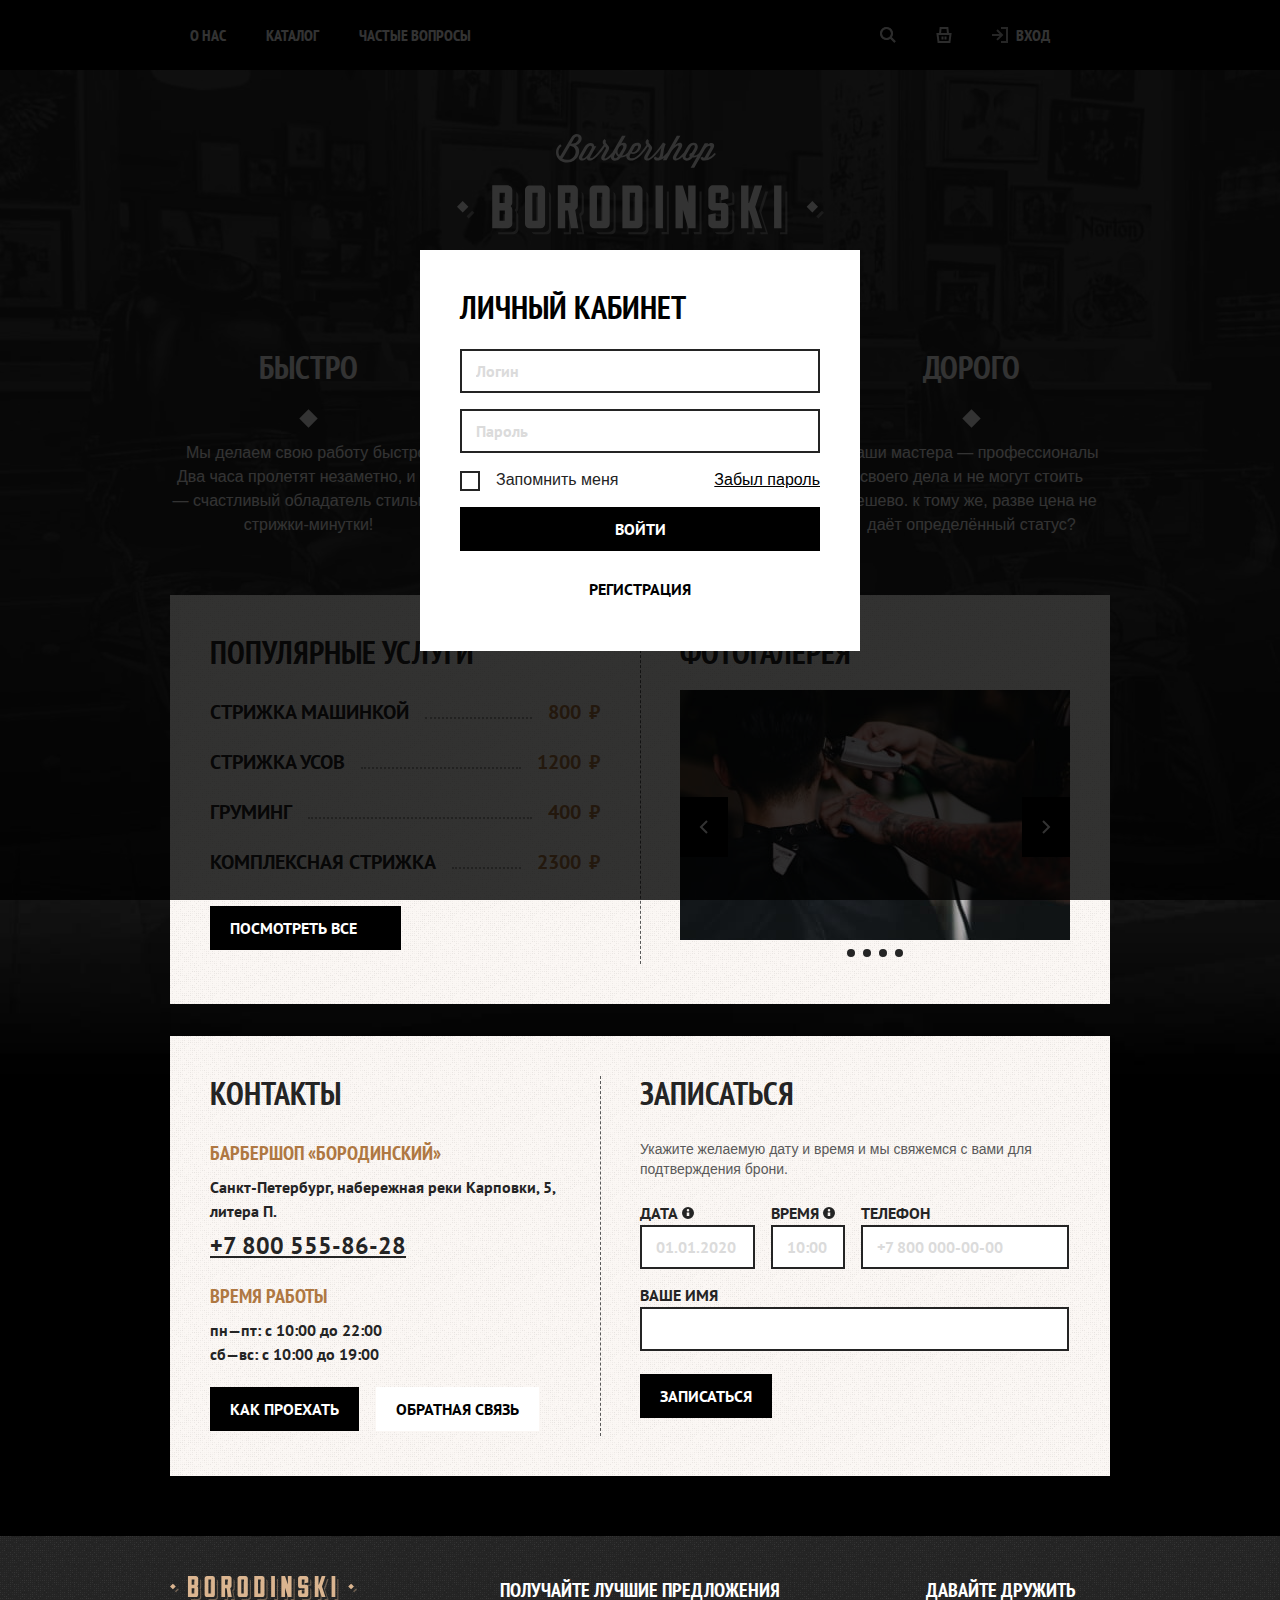
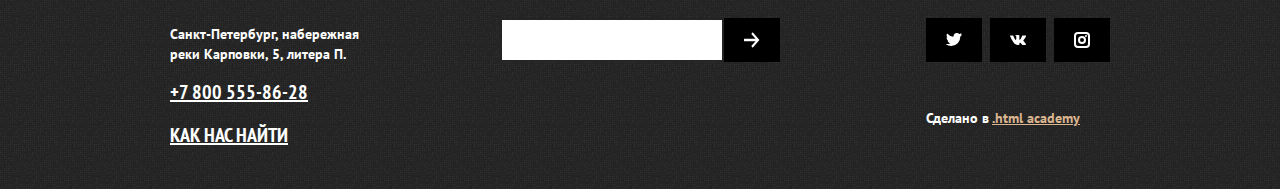
==== commit 9fc893a6: "Шлифовка по чек-листу" ====
--- a/index.html
+++ b/index.html
@@ -5,7 +5,7 @@
     <meta http-equiv="X-UA-Compatible" content="IE=edge" />
     <meta name="viewport" content="width=device-width, initial-scale=1.0" />
     <title>Барбершоп "Бородинский"</title>
-    <link rel="stylesheet" href="styles/styles.css">
+    <link rel="stylesheet" href="styles/styles.css" />
   </head>
   <body>
     <!--Header-->
@@ -25,10 +25,24 @@
           </li>
         </ul>
 
-      <!--Пользлвательская панель-->
+        <!--Пользлвательская панель-->
         <ul class="navigation-list navigation-user">
           <li class="navigation-item">
             <a class="navigation-link" href="#">
+              <svg
+                class="navigation-icon"
+                aria-hidden="true"
+                focusable="false"
+                width="16"
+                height="16"
+                xmlns="http://www.w3.org/2000/svg"
+              >
+                <path
+                  fill-rule="evenodd"
+                  clip-rule="evenodd"
+                  d="M11 6.5a4.5 4.5 0 11-9 0 4.5 4.5 0 019 0zm-.665 5.249a6.5 6.5 0 111.414-1.414l3.958 3.958-1.414 1.414-3.958-3.958z"
+                />
+              </svg>
               <span class="visually-hidden">
                 <!--Слова "Поиск" в макете нет. Но оно предполагается для скринридеров -->
                 Поиск
@@ -37,11 +51,72 @@
           </li>
           <li class="navigation-item">
             <a class="navigation-link" href="#">
+              <svg
+                class="navigation-icon"
+                aria-hidden="true"
+                focusable="false"
+                width="16"
+                height="16"
+                xmlns="http://www.w3.org/2000/svg"
+              >
+                <path
+                  fill-rule="evenodd"
+                  clip-rule="evenodd"
+                  d="M3.09 6L3.577.905 3.662 0h8.676l.086.905L12.909 6h2.724l-.14 1.124-1 8-.11.876H1.617l-.11-.876-1-8L.368 6H3.09zM5.1 6h5.8l-.38-4H5.48L5.1 6zm-1.717 8l-.75-6h10.734l-.75 6H3.383zM8.5 9.5v3h2v-3h-2zm-3 3v-3h2v3h-2z"
+                />
+              </svg>
               <span class="visually-hidden"> Корзина </span>
             </a>
-          </li>
-          <li class="navigation-item">
-            <a class="navigation-link" href="#">Вход</a>
+            <div class="popover popover-cart">
+              <button class="popover-close-button button button-light">
+                2
+                <span class="visually-hidden">Закрыть</span>
+              </button>
+              <div class="popover-content">
+                <h2 class="popover-title">Корзина</h2>
+                <ul class="cart-items-list">
+                    <li class="cart-item">
+                      <p class="cart-item-title">Стрижка машинкой</p>
+                      <p class="cart-item-price">800 ₽</p>
+                      <button type="button" class="cart-item-button button">
+                        <svg width="16" height="16" fill="#fff" xmlns="http://www.w3.org/2000/svg">
+                          <path fill-rule="evenodd" clip-rule="evenodd" d="M3.42 1l.283-.496L3.991 0H12.01l.288.504.283.496h3.049l-.136 1.12-1.577 13-.107.88H2.191l-.107-.88-1.577-13L.371 1H3.42zm.543 13L2.629 3H13.37l-1.334 11H3.963zm5.04-9.071l-.5 7 1.995.142.5-7-1.995-.142zm-3.5 7.142l-.5-7 1.994-.142.5 7-1.994.142z" />
+                        </svg>
+                        <span class="visually-hidden">Удалить из корзины</span>
+                      </button>
+                    </li>
+                    <li class="cart-item">
+                      <p class="cart-item-title">Стрижка усов</p>
+                      <p class="cart-item-price">1200 ₽</p>
+                      <button class="cart-item-button button" type="button">
+                        <svg width="16" height="16" fill="#fff" xmlns="http://www.w3.org/2000/svg">
+                          <path fill-rule="evenodd" clip-rule="evenodd" d="M3.42 1l.283-.496L3.991 0H12.01l.288.504.283.496h3.049l-.136 1.12-1.577 13-.107.88H2.191l-.107-.88-1.577-13L.371 1H3.42zm.543 13L2.629 3H13.37l-1.334 11H3.963zm5.04-9.071l-.5 7 1.995.142.5-7-1.995-.142zm-3.5 7.142l-.5-7 1.994-.142.5 7-1.994.142z" />
+                        </svg>
+                        <span class="visually-hidden">Удалить из корзины</span>
+                      </button>
+                    </li>
+                  </ul>
+                </div>
+            </div>
+          </li>
+          <li class="navigation-item">
+            <a class="navigation-link navigation-link-login" href="#">
+              <svg
+                class="navigation-icon"
+                width="16"
+                height="16"
+                fill="none"
+                xmlns="http://www.w3.org/2000/svg"
+              >
+                <path
+                  fill-rule="evenodd"
+                  clip-rule="evenodd"
+                  d="M9 2h5v12H9v2h7V0H9v2zM4.293 3.707L7.536 6.95H0v2h7.536l-3.243 3.242 1.414 1.415 4.95-4.95.707-.707-.707-.707-4.95-4.95-1.414 1.414z"
+                  fill="#BDBDBD"
+                />
+              </svg>
+              Вход</a
+            >
           </li>
         </ul>
       </nav>
@@ -51,7 +126,13 @@
       <div class="page-container">
         <h1 class="visually-hidden">Барбершоп "Бородинский"</h1>
         <!--Размеры изображения указываются, чтобы зарезервировать для него место-->
-        <img class="logo" src="images/logo-full-dark.svg" width="367" height="152" alt="Логотип Барбершопа" />
+        <img
+          class="logo"
+          src="images/logo-full-dark.svg"
+          width="367"
+          height="152"
+          alt="Логотип Барбершопа"
+        />
         <!--Преимущества-->
         <section class="advantages">
           <h2 class="visually-hidden">Преимущества</h2>
@@ -59,46 +140,43 @@
             <li class="advantages-item">
               <h3 class="advantages-title">Быстро</h3>
               <p class="advantages-description">
-                Мы делаем свою работу быстро! Два часа пролетят незаметно, и вы —
-                счастливый обладатель стильной стрижки-минутки!
+                Мы делаем свою работу быстро! Два часа пролетят незаметно, и вы
+                — счастливый обладатель стильной стрижки-минутки!
               </p>
             </li>
             <li class="advantages-item">
               <h3 class="advantages-title">Круто</h3>
-              <p class="advantages-description">
-                Забудьте, как вы стриглись раньше.Мы сделаем из вас звезду футбола
-                или кино! Во всяком случае внешне.
-              </p>
+              <p class="advantages-description">Забудьте, как вы стриглись раньше.<br> Мы сделаем из вас звезду футбола или кино!<br> Во всяком случае внешне.</p>
             </li>
             <li class="advantages-item">
               <h3 class="advantages-title">Дорого</h3>
               <p class="advantages-description">
-                Наши мастера — профессионалы своего дела и не могут стоить дешево.
-                к тому же, разве цена не даёт определённый статус?
+                Наши мастера — профессионалы своего дела и не могут стоить
+                дешево. к тому же, разве цена не даёт определённый статус?
               </p>
             </li>
           </ul>
         </section>
         <!--Див - объединит две секции в блок для их расположения-->
         <div class="index-columns">
-        <!--Услуги-->
+          <!--Услуги-->
           <section class="services">
             <h2 class="services-title">Популярные услуги</h2>
             <ul class="services-list">
               <li class="services-item">
-                <span class="services-name">Стрижка машинкой</span>
+                Стрижка машинкой
                 <b class="services-price">800 ₽</b>
               </li>
               <li class="services-item">
-                <span class="services-name">Стрижка усов</span>
+                Стрижка усов
                 <b class="services-price">1200 ₽</b>
               </li>
               <li class="services-item">
-                <span class="services-name">Груминг</span>
+                Груминг
                 <b class="services-price">400 ₽</b>
               </li>
               <li class="services-item">
-                <span class="services-name">Комплексная стрижка</span>
+                Комплексная стрижка
                 <b class="services-price">2300 ₽</b>
               </li>
             </ul>
@@ -107,47 +185,60 @@
           <!--Галерея-->
           <section class="gallery">
             <h2 class="gallery-title">Фотогалерея</h2>
-            <img class="slider-image" src="/images/gallery-1.jpg" width="390" height="250" alt="Примеры работ" />
-            <button class="slider-button slider-prev" type="button">
-              <span class="visually-hidden">Предыдущее фото</span>
-            </button>
-            <button class="slider-button slider-next" type="button">
-              <span class="visually-hidden">Следующее фото</span>
-            </button>
-            <ol class="slider-pagination">
-              <li class="slider-pagination-item">
-                <button
-                  class="slider-pagination-button slider-pagination-button-current"
-                  type="button"
-                >
-                  <span class="visually-hidden">1 фото</span>
-                </button>
-              </li>
-              <li class="slider-pagination-item">
-                <button
-                  class="slider-pagination-button slider-pagination-button-current"
-                  type="button"
-                >
-                  <span class="visually-hidden">2 фото</span>
-                </button>
-              </li>
-              <li class="slider-pagination-item">
-                <button
-                  class="slider-pagination-button slider-pagination-button-current"
-                  type="button"
-                >
-                  <span class="visually-hidden">3 фото</span>
-                </button>
-              </li>
-              <li class="slider-pagination-item">
-                <button
-                  class="slider-pagination-button slider-pagination-button-current"
-                  type="button"
-                >
-                  <span class="visually-hidden">4 фото</span>
-                </button>
-              </li>
-            </ol>
+            <div class="slider">
+              <div class="slider-wrapper">
+                <img
+                  class="slider-image"
+                  src="/images/gallery-1.jpg"
+                  width="390"
+                  height="250"
+                  alt="Примеры работ"
+                />
+                <div class="slider-controls">
+                  <button class="slider-button slider-prev" type="button">
+                    <span class="visually-hidden">Предыдущее фото</span>
+                  </button>
+                  <button class="slider-button slider-next" type="button">
+                    <span class="visually-hidden">Следующее фото</span>
+                  </button>
+                </div>
+                <ol class="slider-pagination">
+                  <li class="slider-pagination-item">
+                    <button
+                      class="slider-pagination-button slider-pagination-button-current"
+                      type="button"
+                    >
+                      <span class="visually-hidden">1 фото</span>
+                    </button>
+                  </li>
+                  <li class="slider-pagination-item">
+                    <button
+                      class="slider-pagination-button slider-pagination-button-current"
+                      type="button"
+                    >
+                      <span class="visually-hidden">2 фото</span>
+                    </button>
+                  </li>
+                  <li class="slider-pagination-item">
+                    <button
+                      class="slider-pagination-button slider-pagination-button-current"
+                      type="button"
+                    >
+                      <span class="visually-hidden">3 фото</span>
+                    </button>
+                  </li>
+                  <li class="slider-pagination-item">
+                    <button
+                      class="slider-pagination-button slider-pagination-button-current"
+                      type="button"
+                    >
+                      <span class="visually-hidden">4 фото</span>
+                    </button>
+                  </li>
+                </ol>
+              </div>
+            </div>
+
           </section>
         </div>
 
@@ -160,96 +251,76 @@
               <p class="contacts-address-text">
                 Санкт-Петербург, набережная реки Карповки, 5, литера П.
               </p>
-              <a class="contacts-phone" href="tel:88005558628">+7 800 555-86-28</a>
+              <a class="contacts-phone" href="tel:+78005558628"
+                >+7 800 555-86-28</a
+              >
             </address>
             <h3 class="contacts-subtitle">Время работы</h3>
             <ul class="contacts-shedule">
               <li class="contacts-shedule-item">пн—пт: с 10:00 до 22:00</li>
               <li class="contacts-shedule-item">сб—вс: с 10:00 до 19:00</li>
             </ul>
-            <a class="button" href="#">Как проехать</a>
-            <a class="button button-feedback" href="#">Обратная связь</a>
+            <p class="contacts-navigation">
+              <a class="button" href="#">Как проехать</a>
+              <a class="button button-feedback" href="#">Обратная связь</a>
+            </p>
           </section>
-          <!--Записаться-->
+
+          <!-- Форма записи -->
           <section class="appointment">
             <h2 class="appointment-title">Записаться</h2>
-            <p>
-              Укажите желаемую дату и время и мы свяжемся с вами для подтверждения
-              брони.
-            </p>
-            <!--Форма-->
-            <form
-              class="appointment-form"
-              action="https://echo.htmlacademy.ru/"
-              method="post"
-            >
-              <!--Дата-->
-              <p class="appointment-form-date">
-                <!--Название с маленькой кнопочкой дополнительной информации-->
+            <p class="appointment-info">Укажите желаемую дату и время и мы свяжемся с вами для подтверждения брони.</p>
+            <form class="appointment-form" action="https://echo.htmlacademy.ru/" method="post">
+              <p class="field-group appointment-form-date">
                 <span class="form-label form-label-icon">
-                  <label for="appointment-date">Дата</label>
+                  <label for="appointment-date">
+                    Дата</label>
                   <button class="info" type="button">
-                    <span class="visually-hidden"
-                      >Посмотреть дополнительную информацию</span
-                    >
+                    <span class="visually-hidden">Посмотреть дополнительную информацию</span></button>
+                </span>
+                <input class="field" type="text" id="appointment-date" name="appointment-date" placeholder="01.01.2020">
+              </p>
+              <p class="field-group appointment-form-time">
+                <span class="form-label form-label-icon">
+                  <label for="appointment-time">
+                    Время</label>
+                  <button class="info" type="button">
+                    <span class="visually-hidden">Посмотреть дополнительную информацию</span>
                   </button>
                 </span>
-                <input
-                  type="text"
-                  id="appointment-date"
-                  name="appointment-date"
-                  placeholder="01.01.2022"
-                />
-              </p>
-              <!--Время-->
-              <p class="appointment-form-time">
-                <!--Название с маленькой кнопочкой дополнительной информации-->
-                <span class="form-label form-label-icon">
-                  <label for="appointment-time">Время</label>
-                  <button class="info" type="button">
-                    <span class="visually-hidden"
-                      >Посмотреть дополнительную информацию</span
-                    >
-                  </button>
-                </span>
-                <input
-                  type="text"
-                  id="appointment-time"
-                  name="appointment-time"
-                  placeholder="10:00"
-                />
-              </p>
-              <!--Телефон-->
-              <p class="appointment-form-phone">
-                <label for="appointment-phone">Телефон</label>
-                <input
-                  type="text"
-                  id="appointment-phone"
-                  name="appointment-phone"
-                  placeholder="+7 800 000-00-00"
-                />
-              </p>
-              <!--Имя-->
-              <p class="appointment-form-name">
-                <label for="appointment-name">Ваше имя</label>
-                <input type="text" id="appointment-name" name="appointment-name" />
-              </p>
-
-              <button class="button" type="submit">Записаться</button>
+                <input class="field" type="text" id="appointment-time" name="appointment-time" placeholder="10:00">
+              </p>
+              <p class="field-group appointment-form-phone">
+                <label class="form-label" for="appointment-phone">
+                  Телефон
+                </label>
+                <input class="field" type="text" id="appointment-phone" name="appointment-phone" placeholder="+7 800 000-00-00">
+              </p>
+              <p class="field-group appointment-form-name">
+                <label class="form-label" for="appointment-name">
+                  Ваше имя
+                </label>
+                <input class="field" type="text" id="appointment-name" name="appointment-name">
+              </p>
+              <button class="button appointment-submit" type="submit">Записаться</button>
             </form>
           </section>
         </div>
       </div>
     </main>
 
-
-
     <!-- Подвал -->
     <footer class="page-footer">
       <div class="page-footer-container">
         <section class="footer-contacts">
           <h2 class="visually-hidden">Контакты</h2>
-          <img class="footer-contacts-logo" src="/images/logo-short-light.svg" width="187" height="24" alt="Логотип Барбершопа" />
+          <img
+            class="footer-contacts-logo"
+            src="/images/logo-footer.svg"
+            width="187"
+            height="24"
+            alt="Логотип Барбершопа"
+          />
           <address class="footer-contacts-address">
             <p class="about-text">
               Санкт-Петербург, набережная реки Карповки, 5, литера П.
@@ -273,7 +344,9 @@
             method="post"
           >
             <p class="newsletter-email">
-              <label class="visually-hidden" for="newsletter-email">Email</label>
+              <label class="visually-hidden" for="newsletter-email"
+                >Email</label
+              >
               <input
                 class="field"
                 type="email"
@@ -282,7 +355,7 @@
                 required
               />
             </p>
-            <button class="button newsteller-button" type="submit">
+            <button class="button newsletter-button" type="submit">
               <span class="visually-hidden">Отправить</span>
             </button>
           </form>
@@ -290,30 +363,61 @@
         <section class="footer-social">
           <h2 class="page-footer-title">Давайте дружить</h2>
           <ul class="footer-social-list">
-
             <li class="footer-social-item">
-              <a class="button" href="">
+              <a class="footer-social-link footer-social-tw" href="#">
                 <span class="visually-hidden">Твиттер</span>
               </a>
             </li>
-
             <li class="footer-social-item">
-              <a class="button" href="">
+              <a class="footer-social-link footer-social-vk" href="#">
                 <span class="visually-hidden">ВКонтакте</span>
               </a>
             </li>
-
             <li class="footer-social-item">
-              <a class="button" href="">
+              <a class="footer-social-link footer-social-instagram" href="#">
                 <span class="visually-hidden">Инстаграм</span>
               </a>
             </li>
           </ul>
-          <p class="about-text">
-            Сделано в <a class="htmlacademy-link" href="https://htmlacademy.ru/">.html academy</a>
+          <p>
+            Сделано в
+            <a class="htmlacademy-link" href="https://htmlacademy.ru/"
+              >.html academy</a
+            >
           </p>
         </section>
       </div>
     </footer>
+
+    <div class="modal-container">
+      <div class="modal modal-auth">
+        <button class="modal-close-button">
+          <span class="visually-hidden">Закрыть</span>
+        </button>
+        <section class="modal-content">
+          <h2 class="modal-title">Личный кабинет</h2>
+          <form class="auth-form" action="https://echo.htmlacademy.ru/" method="post">
+            <p class="field-group">
+              <label class="visually-hidden" for="auth-login">Логин</label>
+              <input class="auth-form-field field" type="text" id="auth-login" name="auth-login" placeholder="Логин">
+            </p>
+            <p class="field-group">
+              <label class="visually-hidden" for="auth-password">Логин</label>
+              <input class="auth-form-field field" type="password" id="auth-password" name="auth-password" placeholder="Пароль">
+            </p>
+            <p class="field-group auth-form-user-options">
+              <label class="auth-form-checkbox control">
+                <input class="visually-hidden control-input" type="checkbox" name="firm-storе">
+                <span class="control-mark"></span>
+                <span class="control-label">Запомнить меня</span>
+              </label>
+              <a class="auth-form-recovery" href="#">Забыл пароль</a>
+            </p>
+            <button class="button auth-form-button" type="submit">Войти</button>
+            <a class="button auth-form-register" href="#">Регистрация</a>
+          </form>
+        </section>
+      </div>
+    </div>
   </body>
 </html>
--- a/styles/styles.css
+++ b/styles/styles.css
@@ -68,9 +68,126 @@
 
 /* Button */
 .button {
+  display: inline-block;
+  box-sizing: border-box;
+  padding: 14px 20px;
   font-family: inherit;
   font-size: 16px;
   line-height: 16px;
+  font-weight: 700;
+  text-align: center;
+  color: #ffffff;
+  background-color: #000000;
+  border: none;
+  text-decoration: none;
+  text-transform: uppercase;
+  cursor: pointer;
+}
+
+/* Light */
+.button-light,
+.button-current {
+  color: #242424;
+  background-color: #ffffff;
+}
+
+/* Next */
+.button-all,
+.button-next {
+  padding-right: 44px;
+  background-image: url("../images/arrow-right.svg");
+  background-repeat: no-repeat;
+  background-size: 16px 16px;
+  background-position: center right 20px;
+}
+
+.button:hover,
+.footer-social-link:hover {
+  background-color: #814b18;
+}
+
+.button:focus,
+.button:active,
+.footer-social-link:focus
+.footer-social-link:active {
+  outline: 2px solid #dbb590;
+  background-color: #4e2e0e;
+}
+
+.button-disabled,
+.button:disabled,
+.slider-button:disabled {
+  color: #e7e7e7;
+  background-color: #595959;
+}
+
+.button-disabled:focus,
+.button-disabled:hover,
+.button:disabled:hover {
+  background-color: #595959;
+  outline: none;
+  cursor: default;
+}
+
+/* Light */
+.button-feedback,
+.button-feedback:active,
+.button-current,
+.button-current:active {
+  color: #000000;
+  background-color: #ffffff;
+}
+
+.button-feedback:hover,
+.button-current:hover {
+  background-color: #dbb590;
+}
+
+.button-feedback:focus,
+.button-current:focus {
+  outline: 2px solid #af7842;
+  background-color: #dbb590;
+}
+
+.button-feedback.button-disabled,
+.button-current.button-disabled {
+  color: #e7e7e7;
+  background-color: #595959;
+}
+
+
+/* Pages */
+
+.page-header {
+  color: #FFFFFF;
+  background-color: #000000;
+}
+
+.navigation {
+  display: flex;
+  width: 940px;
+  margin: 0 auto;
+}
+
+.navigation-list {
+  display: flex;
+  flex-wrap: wrap;
+  width: 470px;
+  margin: 0;
+  padding: 0;
+  list-style-type: none;
+}
+
+.navigation-item {
+  position: relative;
+}
+
+.navigation-link {
+  position: relative;
+  display: block;
+  padding: 24px 20px;
+  font-family: "PT Sans Narrow", sans-serif;
+  line-height: 22px;
   font-weight: 700;
   text-align: center;
   color: #FFFFFF;
@@ -79,49 +196,46 @@
   text-transform: uppercase;
 }
 
-/* Light */
-.button-light,
-.button-current {
-  color: #242424;
+.navigation-link:hover {
+  background-color: #595959;
+}
+
+.navigation-link:focus {
+  box-shadow: inset 0 0 0 4px #E7E7E7;
+  outline: none;
+}
+
+.navigation-link-current::before {
+  position: absolute;
+  right: 20px;
+  bottom: 0;
+  left: 20px;
+  height: 4px;
   background-color: #FFFFFF;
-}
-
-/* Pages */
-
-.page-header {
-  color: #FFFFFF;
-  background-color: #000000;
-}
-
-.navigation {
-  display: flex;
-  width: 940px;
-  margin: 0 auto;
-}
-
-.navigation-list {
-  display: flex;
-  flex-wrap: wrap;
-  width: 470px;
-  margin: 0;
-  padding: 0;
-  list-style-type: none;
-}
-
-.navigation-link {
-  display: block;
-  padding: 24px 19px;
-  font-family: "PT Sans Narrow", sans-serif;
-  line-height: 22px;
-  font-weight: 700;
-  text-align: center;
-  color: #FFFFFF;
-  background-color: #000000;
-  text-decoration: none;
-  text-transform: uppercase;
+  content: "";
+}
+
+.navigation-icon {
+  position: absolute;
+  top: 0;
+  right: 0;
+  bottom: 0;
+  left: 0;
+  margin: auto;
+  fill: #DBDBDB;
+}
+
+.navigation-link:hover .navigation-icon {
+  fill: #242424;
+}
+
+.navigation-link:focus .navigation-icon {
+  fill: #DBDBDB;
 }
 
 .navigation-logo {
+  display: flex;
+  align-items: center;
   width: 140px;
   margin-right: 100px;
 }
@@ -131,9 +245,27 @@
   margin-left: auto;
 }
 
+.navigation-link-login {
+  padding-left: 44px;
+}
+
+.navigation-link-login .navigation-icon {
+  right: auto;
+  left: 20px;
+  margin: auto 0;
+}
+
 .navigation-user .navigation-link {
   min-width: 16px;
   min-height: 22px;
+}
+
+.navigation-user
+.navigation-item:nth-child(1)
+.navigation-link{
+  background-image: url('../images/search.svg');
+  background-repeat: no-repeat;
+  background-position: center;
 }
 
 .main-container {
@@ -176,8 +308,9 @@
 
 /* List */
 .advantages-list {
-  display: flex;
-  justify-content: space-between;
+  display: grid;
+  gap: 30px 54.5px;
+  grid-template-columns: 277px 277px 277px;
   margin: 0;
   padding: 0;
   text-align: center;
@@ -192,6 +325,7 @@
 
 /* Title */
 .advantages-title {
+  position: relative;
   margin-top: 0;
   margin-bottom: 56px;
   font-family: "PT Sans Narrow", sans-serif;
@@ -200,6 +334,18 @@
   text-transform: uppercase;
 }
 
+.advantages-title::before {
+  position: absolute;
+  bottom: -40px;
+  left: 50%;
+  width: 13px;
+  height: 13px;
+  margin-left: -6.5px;
+  background-color: #FFFFFF;
+  content: "";
+  transform: rotate(45deg);
+}
+
 /* Description */
 .advantages-description {
   margin: 0;
@@ -214,8 +360,27 @@
   padding: 40px;
   color: #242424;
   background-color: #FBF7F4;
-  background-image: url("images/bg-noisy.png");
-}
+  background-image: url("../images/bg-noisy.png");
+  position: relative;
+}
+
+.index-columns::after {
+  content:'';
+  position: absolute;
+  top: 40px;
+  bottom: 40px;
+  width: 0;
+  border-right: 1px dashed #595959;
+}
+
+.index-columns:first-of-type::after {
+  left: 470px;
+}
+
+.index-columns:last-of-type::after {
+  left: 430px;
+}
+
 
 .index-columns:last-child {
   margin-bottom: 0;
@@ -232,6 +397,7 @@
 .services-title {
   margin-top: 0;
   margin-bottom: 28px;
+  font-family: "PT Sans Narrow", sans-serif;
   font-size: 32px;
   line-height: 35px;
   font-weight: 700;
@@ -239,13 +405,35 @@
 
 /* Price */
 .services-list {
+  margin: 0;
+  margin-bottom: 30px;
+  padding: 0;
   font-size: 20px;
   line-height: 28px;
   font-weight: 700;
+  list-style-type: none;
+}
+
+.services-item {
+  display: flex;
+  align-items: baseline;
+  justify-content: space-between;
+  margin-bottom: 22px;
+}
+
+.services-item::before {
+  flex-grow: 1;
+  order: 2;
+  margin-right: 16px;
+  margin-left: 16px;
+  border-bottom: 2px dotted rgba(89, 89, 89, 0.5);
+  content: "";
 }
 
 .services-price {
+  order: 3;
   color: #AF7842;
+  word-spacing: 3px;
 }
 
 .gallery {
@@ -255,11 +443,90 @@
 /* Title */
 .gallery-title {
   margin-top: 0;
-  margin-bottom: 28px;
+  margin-bottom: 20px;
+  font-family: "PT Sans Narrow", sans-serif;
   font-size: 32px;
   line-height: 35px;
   font-weight: 700;
   text-transform: uppercase;
+}
+
+.slider-image {
+  display: block;
+}
+
+.slider-wrapper {
+  position: relative;
+}
+
+.slider-controls {
+  position: absolute;
+  top: 50%;
+  display: flex;
+  justify-content: space-between;
+  width: 100%;
+  transform: translateY(-50%);
+}
+
+.slider-button {
+  width: 48px;
+  height: 60px;
+  color: #fff;
+  background-color: #000;
+  border: none;
+  cursor: pointer;
+  background-image: url("../images/arrow.svg");
+  background-position: center;
+  background-repeat: no-repeat;
+}
+
+.slider-button:hover {
+  background-color: #814B18;
+}
+
+.slider-button:focus {
+  background-color: #4E2E0E;
+}
+
+.slider-prev {
+  transform: rotate(180deg);
+}
+
+.slider-pagination {
+  display: flex;
+  flex-wrap: wrap;
+  justify-content: center;
+  margin: 0;
+  padding: 0;
+  list-style-type: none;
+}
+
+.slider-pagination-item {
+  margin: 0 4px;
+}
+
+.slider-pagination-button {
+  width: 8px;
+  height: 8px;
+  margin: 0;
+  padding: 0;
+  background-color: #DBDBDB;
+  border: none;
+  border-radius: 50%;
+  cursor: pointer;
+}
+
+.slider-pagination-button:hover{
+  background-color: #AF7842;
+}
+
+.slider-pagination-button:focus{
+  background-color: #DBB590;
+  outline: none;
+}
+
+.slider-pagination-button-current{
+  background-color: #242424;
 }
 
 .contacts {
@@ -271,6 +538,7 @@
 .contacts-title {
   margin-top: 0;
   margin-bottom: 28px;
+  font-family: "PT Sans Narrow", sans-serif;
   font-size: 32px;
   line-height: 35px;
   font-weight: 700;
@@ -283,10 +551,17 @@
 
 /* Subtitle */
 .contacts-subtitle {
+  margin-top: 22px;
+  margin-bottom: 8px;
   font-size: 20px;
   line-height: 28px;
+  font-family: "PT Sans Narrow", sans-serif;
   text-transform: uppercase;
   color: #AF7842;
+}
+
+.contacts-address-text {
+  margin: 8px 0;
 }
 
 /* Phone */
@@ -298,23 +573,139 @@
   color: #242424;
 }
 
+.contacts-shedule {
+  margin: 8px 0;
+  padding: 0;
+  list-style-type: none;
+}
+
+.contacts-navigation {
+  margin-top: 21px;
+  margin-bottom: 0;
+}
+
+.contacts-navigation .button {
+  margin-right: 13px;
+  margin-bottom: 5px;
+}
+
 .appointment {
   width: 430px;
+}
+
+.appointment-form {
+  display: grid;
+  grid-template-columns: 115px 74px 208px;
+  gap: 14px 16px;
+}
+
+.appointment .field-group,
+.newsletter .field-group {
+  display: flex;
+  flex-direction: column;
+  margin: 0;
+}
+
+/* .appointment-form .info {
+  display: none;
+} */
+
+/* .field-group label,
+.field-group input {
+  display: block;
+  width: 100%;
+  box-sizing: border-box;
+} */
+
+.appointment-form-name {
+  grid-column: 1/-1;
+}
+
+.appointment-submit {
+  grid-column: 1/-1;
+  justify-self: start;
+  margin-top: 9px;
 }
 
 /* Title */
 .appointment-title {
   margin-top: 0;
   margin-bottom: 28px;
+  font-family: "PT Sans Narrow", sans-serif;
   font-size: 32px;
   line-height: 35px;
   font-weight: 700;
   text-transform: uppercase;
+}
+
+.form-label-icon {
+  position: relative;
+  padding-right: 16px;
+}
+
+.info {
+  position: absolute;
+  width: 16px;
+  height: 16px;
+  margin-top: 4px;
+  margin-left: 2px;
+  padding: 0;
+  background-color: transparent;
+  border: none;
+  background-image: url("../images/info-icon.svg");
+  background-repeat: no-repeat;
+  background-position: center;
+}
+
+/* Field */
+.field {
+  margin: 0;
+  padding: 8px 14px;
+  font: inherit;
+  font-weight: 700;
+  background-color: #fff;
+  border: 2px solid #242424;
+}
+
+/* Hover, Focus */
+.field:hover,
+.field:focus {
+  border-color: #AF7842;
+}
+
+.field:focus {
+  outline: 2px solid #DBB590;
+}
+
+/* Disabled */
+.field:disabled,
+.field:disabled:hover {
+  color: #595959;
+  background-color: #DBB590;
+  border-color: #595959;
+}
+
+/* Invalid */
+.field:invalid {
+  box-shadow: none;
+}
+
+.field:focus:invalid {
+  border-color: #EA5454;
+}
+
+/* Placeholder */
+.field::placeholder {
+  color: #DBDBDB;
+  opacity: 1;
 }
 
 /* List */
 .appointment-info {
   color: #595959;
+  font-size: 14px;
+  line-height: 20px;
+  margin-bottom: 22px;
 }
 
 /* Label */
@@ -329,7 +720,7 @@
   font-weight: 700;
   color: #FFFFFF;
   background-color: #242424;
-  background-image: url("images/bg-noisy.png");
+  background-image: url("../images/bg-noisy.png");
   background-repeat: repeat;
 }
 
@@ -365,7 +756,18 @@
   margin-right: 130px;
 }
 
+.footer-contacts-logo {
+  display: block;
+  margin-bottom: 24px;
+}
+
+.footer-about-text {
+  margin-top: 0;
+  margin-bottom: 4px;
+}
+
 .footer-contacts-address {
+  margin-bottom: 16px;
   font-style: normal;
 }
 
@@ -395,6 +797,34 @@
   text-transform: uppercase;
 }
 
+.newsletter-email {
+  flex-grow: 1;
+  margin: 0;
+}
+
+.newsletter-email .field {
+  width: 192px;
+}
+
+.newsletter {
+  max-width: 300px;
+}
+
+.newsletter-form {
+  display: flex;
+  width: 280px;
+}
+
+.newsletter-button {
+  width: 56px;
+  height: 44px;
+  background-image: url("../images/arrow-futer.svg");
+  background-repeat: no-repeat;
+  background-position: center;
+  background-size: 16px 16px;
+}
+
+
 .footer-social {
   margin-left: auto;
   max-width: 190px;
@@ -404,6 +834,7 @@
   display: flex;
   flex-wrap: wrap;
   margin: 0;
+  margin-bottom: 36px;
   padding: 0;
   list-style-type: none;
 }
@@ -419,6 +850,31 @@
   margin-right: 0;
 }
 
+.footer-social-link {
+  display: block;
+  height: 44px;
+  background-color: #000000;
+  background-repeat: no-repeat;
+  background-position: center;
+  background-size: 16px 16px;
+}
+
+.footer-social-tw {
+  background-image: url("../images/twitter.svg");
+}
+
+.footer-social-vk {
+  background-image: url("../images/vk.svg");
+}
+
+.footer-social-instagram {
+  background-image: url("../images/instagram.svg");
+}
+
+.inner-header {
+  margin-bottom: 32px;
+}
+
 .inner-header-title {
   margin-top: 0;
   margin-bottom: 16px;
@@ -430,6 +886,7 @@
 /* Breadcrumbs */
 .breadcrumbs {
   display: flex;
+  flex-wrap: wrap;
   margin: 0;
   padding: 0;
   color: #242424;
@@ -442,6 +899,27 @@
   color: inherit;
 }
 
+.breadcrumbs-item {
+  position: relative;
+  margin-right: 32px;
+  list-style-type: none;
+}
+
+.breadcrumbs-item::after {
+  position: absolute;
+  top: 7px;
+  right: -20px;
+  width: 8px;
+  height: 8px;
+  background-color: #242424;
+  content: "";
+  transform: rotate(45deg);
+}
+
+.breadcrumbs-item:last-child::after {
+  content: none;
+}
+
 .catalog-products {
   display: flex;
 }
@@ -450,6 +928,15 @@
   width: 220px;
   margin-right: 20px;
 }
+
+/* Group */
+.catalog-filter-group {
+  margin: 0;
+  margin-bottom: 40px;
+  padding: 0;
+  border: none;
+}
+
 .catalog-right-column {
   width: 700px;
 }
@@ -463,13 +950,164 @@
   text-transform: uppercase;
 }
 
+/* Range */
+.range {
+  max-width: 220px;
+  overflow: auto;
+  padding-top: 8px;
+}
+
+.range-scale {
+  position: relative;
+  height: 4px;
+  margin-bottom: 16px;
+
+  background-color: #242424;
+  border-radius: 2px;
+}
+
+.range-bar {
+  position: absolute;
+  height: 4px;
+  background-color: #AF7842;
+}
+
+.range-toggle {
+  position: absolute;
+  width: 20px;
+  height: 20px;
+  background: #fff;
+  border: 2px solid #242424;
+  border-radius: 50%;
+  cursor: pointer;
+}
+
+.range-toggle:hover {
+  background-color: #dbb590;
+}
+
+.range-toggle:active,
+.range-toggle:focus {
+  outline: 3px solid #dbb590;
+}
+
+.toggle-min {
+  top: -8px;
+  left: -10px;
+}
+
+.toggle-max {
+  top: -8px;
+  right: -10px;
+}
+
+.range-wrapper-inputs {
+  display: flex;
+  justify-content: center;
+}
+
+.catalog-filter-label {
+  display: flex;
+  margin-right: 5px;
+}
+
+.range-input {
+  width: 30px;
+  padding: 0 2px;
+  font: inherit;
+  text-align: center;
+  background-color: transparent;
+  border: none;
+  appearance: textfield;
+}
+
+.range-input::-webkit-outer-spin-button,
+.range-input::-webkit-inner-spin-button {
+  appearance: none;
+  margin: 0;
+}
+
+/* Control */
+.control {
+  position: relative;
+  display: block;
+  padding-left: 36px;
+  line-height: 22px;
+}
+
+/* Mark */
+.control-mark {
+  position: absolute;
+  top: 2px;
+  left: 0;
+  width: 16px;
+  height: 16px;
+  border: 2px solid #242424;
+}
+
+.control:hover .control-mark {
+  border-color: #814B18;
+}
+
+.control-input:disabled + .control-mark {
+  border-color: #242424;
+}
+
+.control-input[type="checkbox"]:checked + .control-mark::before,
+.control-input[type="checkbox"]:checked + .control-mark::after {
+  position: absolute;
+  top: 7px;
+  left: 2px;
+  width: 12px;
+  height: 2px;
+  background-color: #242424;
+  content: "";
+}
+
+.control-input[type="checkbox"]:checked + .control-mark::before {
+  transform: rotate(45deg);
+}
+
+.control-input[type="checkbox"]:checked + .control-mark::after {
+  transform: rotate(-45deg);
+}
+
+/* Radio */
+.control-input[type="radio"] + .control-mark {
+  border-radius: 50%;
+}
+
+.control-input[type="radio"]:checked + .control-mark::before {
+  position: absolute;
+  top: 4px;
+  left: 4px;
+  width: 8px;
+  height: 8px;
+  background-color: #242424;
+  border-radius: 50%;
+  content: "";
+}
+
 /* Label */
 .control-label {
-  font-weight: 700;
+  line-height: 22px;
+  font-weight: 700;
+}
+
+.catalog-filter-list {
+  margin: 0;
+  padding: 0;
+  list-style-type: none;
+}
+
+.catalog-filter-item:not(:last-child) {
+  margin-bottom: 16px;
 }
 
 .sorting-container {
   display: flex;
+  flex-wrap: wrap;
+  justify-content: flex-end;
   margin-bottom: 16px;
   padding: 16px;
   color: #000000;
@@ -480,21 +1118,111 @@
   margin-right: auto;
 }
 
-.sorting-container .button {
+.select {
+  position: relative;
+  display: flex;
+  align-items: center;
+  width: 260px;
+  margin-right: auto;
+}
+
+/* Control */
+.select-control {
+  width: 100%;
+  padding: 8px 14px;
+  padding-right: 48px;
+  font: inherit;
+  font-weight: 700;
+  background-color: #FFFFFF;
+  border: 2px solid #242424;
+  background-image: url("images/select-arrow.svg");
+  background-repeat: no-repeat;
+  background-position: right 16px center;
+  appearance: none;
+}
+
+.select-control:hover,
+.select-control:focus {
+  border-color: #AF7842;
+}
+
+.select-control:focus {
+  outline: 2px solid #DBB590;
+}
+
+.card-grid-toggle {
+  display: flex;
+  align-items: center;
+  justify-content: center;
   width: 56px;
   height: 44px;
-}
+  background-color: #000000;
+}
+
+.card-grid-toggle:hover {
+  background-color: #814B18;
+}
+
+.card-grid-toggle:focus {
+  outline: 2px solid #DBB590;
+  background-color: #4E2E0E;
+}
+
+.card-grid-toggle svg {
+  fill: #FFFFFF;
+}
+
+.card-grid-toggle:hover svg,
+.card-grid-toggle:focus svg {
+  fill: #FFFFFF;
+}
+
+.card-grid-toggle svg {
+  fill: #FFFFFF;
+}
+
+.card-grid-toggle-current {
+  background-color: #FFFFFF;
+}
+
+.card-grid-toggle-current:hover {
+  background-color: #000000;
+}
+
+.card-grid-toggle-current svg {
+  fill: #000000;
+}
+
+.card-grid-toggle-current:hover svg {
+  fill: #FFFFFF;
+}
+
+/* LIST */
 
 .product-list {
+  display: grid;
+  grid-template-columns: repeat(3, 220px);
   list-style-type: none;
   margin: 0;
+  margin-bottom: 24px;
   padding: 0;
+  gap: 20px;
 }
 
 
 /* Item */
 .product-card {
   background-color: #FFFFFF;
+  display: grid;
+  grid-template-rows: 200px min-content auto min-content 16px;
+  grid-template-columns: 16px 188px 16px;
+}
+
+/* Image */
+
+.product-card-image-link {
+  grid-column: 1 / -1;
+  background-color: #f6f6f6;
 }
 
 /* Link */
@@ -502,6 +1230,11 @@
   text-decoration: none;
 }
 
+.product-card-title-link,
+.product-card-price,
+.product-card-button {
+  grid-column: 2 / 3;
+}
 
 
 /* Title */
@@ -511,12 +1244,19 @@
 }
 
 /* Price */
+.product-card-title-link {
+  margin-top: 16px;
+  margin-bottom: 8px;
+}
+
 .product-card-price {
   font-size: 24px;
   line-height: 29px;
   font-weight: 700;
   color: #814B18;
   text-transform: uppercase;
+  margin-bottom: 16px;
+  letter-spacing: -2px;
 }
 
 /* Pagination */
@@ -532,8 +1272,8 @@
 .pagination-link {
   display: block;
   box-sizing: border-box;
-  width: 50px;
-  height: 44px;
+  min-width: 50px;
+  min-height: 44px;
   padding: 14px 20px;
   line-height: 16px;
   font-weight: 700;
@@ -542,7 +1282,14 @@
   text-decoration: none;
 }
 
-
+.pagination-link:hover {
+  background-color: #814B18;
+}
+
+.pagination-link:focus {
+  outline: 2px solid #DBB590;
+  background-color: #4E2E0E;
+}
 
 .pagination {
   display: flex;
@@ -552,7 +1299,12 @@
   background-color: #FFFFFF;
 }
 
-pagination-item:not(:last-child) {
+/* Item */
+.pagination-item {
+  margin-bottom: 5px;
+}
+
+.pagination-item:not(:last-child) {
   margin-right: 8px;
 }
 
@@ -564,6 +1316,7 @@
 /* Show more */
 .pagination-show-more {
   margin-left: auto;
+  max-width: 170px;
 }
 
 .pagination-current {
@@ -571,8 +1324,214 @@
   background-color: #FFFFFF;
 }
 
+.pagination-prev,
+.pagination-next {
+  position: relative;
+}
+
+.pagination-prev {
+  background-image: url("../images/arrow-left.svg");
+  background-position: center;
+  background-size: 16px 16px;
+  background-repeat: no-repeat;
+  padding-left: 40px;
+  padding-right: 18px;
+}
+
+.pagination-next {
+  background-image: url("../images/arrow-right.svg");
+  background-position: center;
+  background-size: 16px 16px;
+  background-repeat: no-repeat;
+  padding-left: 40px;
+  padding-right: 18px;
+}
+
+
 .pagination-disabled {
   background-color: #595959;
 }
 
 
+.popover {
+  position: absolute;
+  top: 0;
+  right: 0;
+  z-index: 1;
+  box-sizing: border-box;
+  width: 300px;
+  padding: 40px;
+  font-family: "PT Sans Narrow", sans-serif;
+  color: #242424;
+  background-color: #FFFFFF;
+  min-height: 186px;
+  box-shadow: 0 18px 40px rgba(79, 70, 60, 0.16);
+  display: none;
+}
+
+.popover-open {
+  display: block;
+}
+
+.popover-cart {
+  width: 420px;
+}
+
+.popover-close-button {
+  position: absolute;
+  top: 0;
+  right: 0;
+  width: 72px;
+  height: 70px;
+}
+
+.popover-cart .popover-close-button {
+  padding-left: 44px;
+  background-image: url("../images/basket.svg");
+  background-repeat: no-repeat;
+  background-position: 22px center;
+}
+
+.popover-content {
+  height: 100%;
+}
+
+.popover-title {
+  margin-top: 0;
+  margin-bottom: 24px;
+  font-size: 32px;
+  line-height: 35px;
+  color: #000000;
+  text-transform: uppercase;
+}
+
+.cart-items-list {
+  display: flex;
+  flex-direction: column;
+  margin: 0;
+  padding: 0;
+  list-style-type: none;
+}
+
+
+.cart-item {
+  display: grid;
+  grid-template-columns: 284px 56px;
+}
+
+.cart-item + .cart-item {
+  margin-top: 24px;
+  padding-top: 24px;
+  border-top: 1px dashed #595959;
+}
+
+
+.cart-item-title {
+  margin-top: 0;
+  margin-bottom: 2px;
+  font-size: 20px;
+  line-height: 28px;
+  font-weight: 700;
+  color: #242424;
+  text-transform: uppercase;
+}
+
+.cart-item-price {
+  margin: 0;
+  font-family: "PT Sans", sans-serif;
+  font-size: 16px;
+  line-height: 24px;
+  font-weight: 700;
+  color: #AF7842;
+}
+
+.cart-item .button {
+  grid-row: 1 / 3;
+  grid-column: 2 / 4;
+}
+
+.modal-container {
+  position: fixed;
+  top: 0;
+  left: 0;
+  display: flex;
+  width: 100%;
+  height: 100%;
+  background-color: rgba(0, 0, 0, 0.8);
+}
+
+.modal-container-close {
+  display: none;
+}
+
+.modal {
+  position: relative;
+  margin: auto;
+  padding: 40px;
+  background-color: #FFFFFF;
+}
+
+.modal-auth {
+  width: 360px;
+}
+
+.modal-close-button {
+  position: absolute;
+  padding: 0;
+  top: 0;
+  right: 0;
+  width: 56px;
+  height: 44px;
+  background-color: #ffffff;
+  border: none;
+  background-image: url("images/close.svg");
+  background-repeat: no-repeat;
+  background-position: center;
+  cursor: pointer;
+}
+
+.modal-title {
+  margin: 0;
+  margin-bottom: 24px;
+  font-family: "PT Sans Narrow", sans-serif;
+  font-size: 32px;
+  line-height: 35px;
+  font-weight: 700;
+  color: #000000;
+  text-transform: uppercase;
+}
+
+.auth-form .field-group {
+  margin: 0;
+  margin-bottom: 16px;
+}
+
+.auth-form-user-options {
+  display: flex;
+  justify-content: space-between;
+  font-weight: 400;
+}
+
+.auth-form-user-options .control-label {
+  font-weight: 400;
+}
+
+.auth-form .field {
+  width: 328px;
+}
+
+.auth-form-recovery {
+  line-height: 22px;
+  color: #000000;
+}
+
+.auth-form-button {
+  width: 360px;
+  margin-bottom: 16px;
+}
+
+.auth-form-register {
+  width: 360px;
+  color: #000000;
+  background-color: #FFFFFF;
+}
